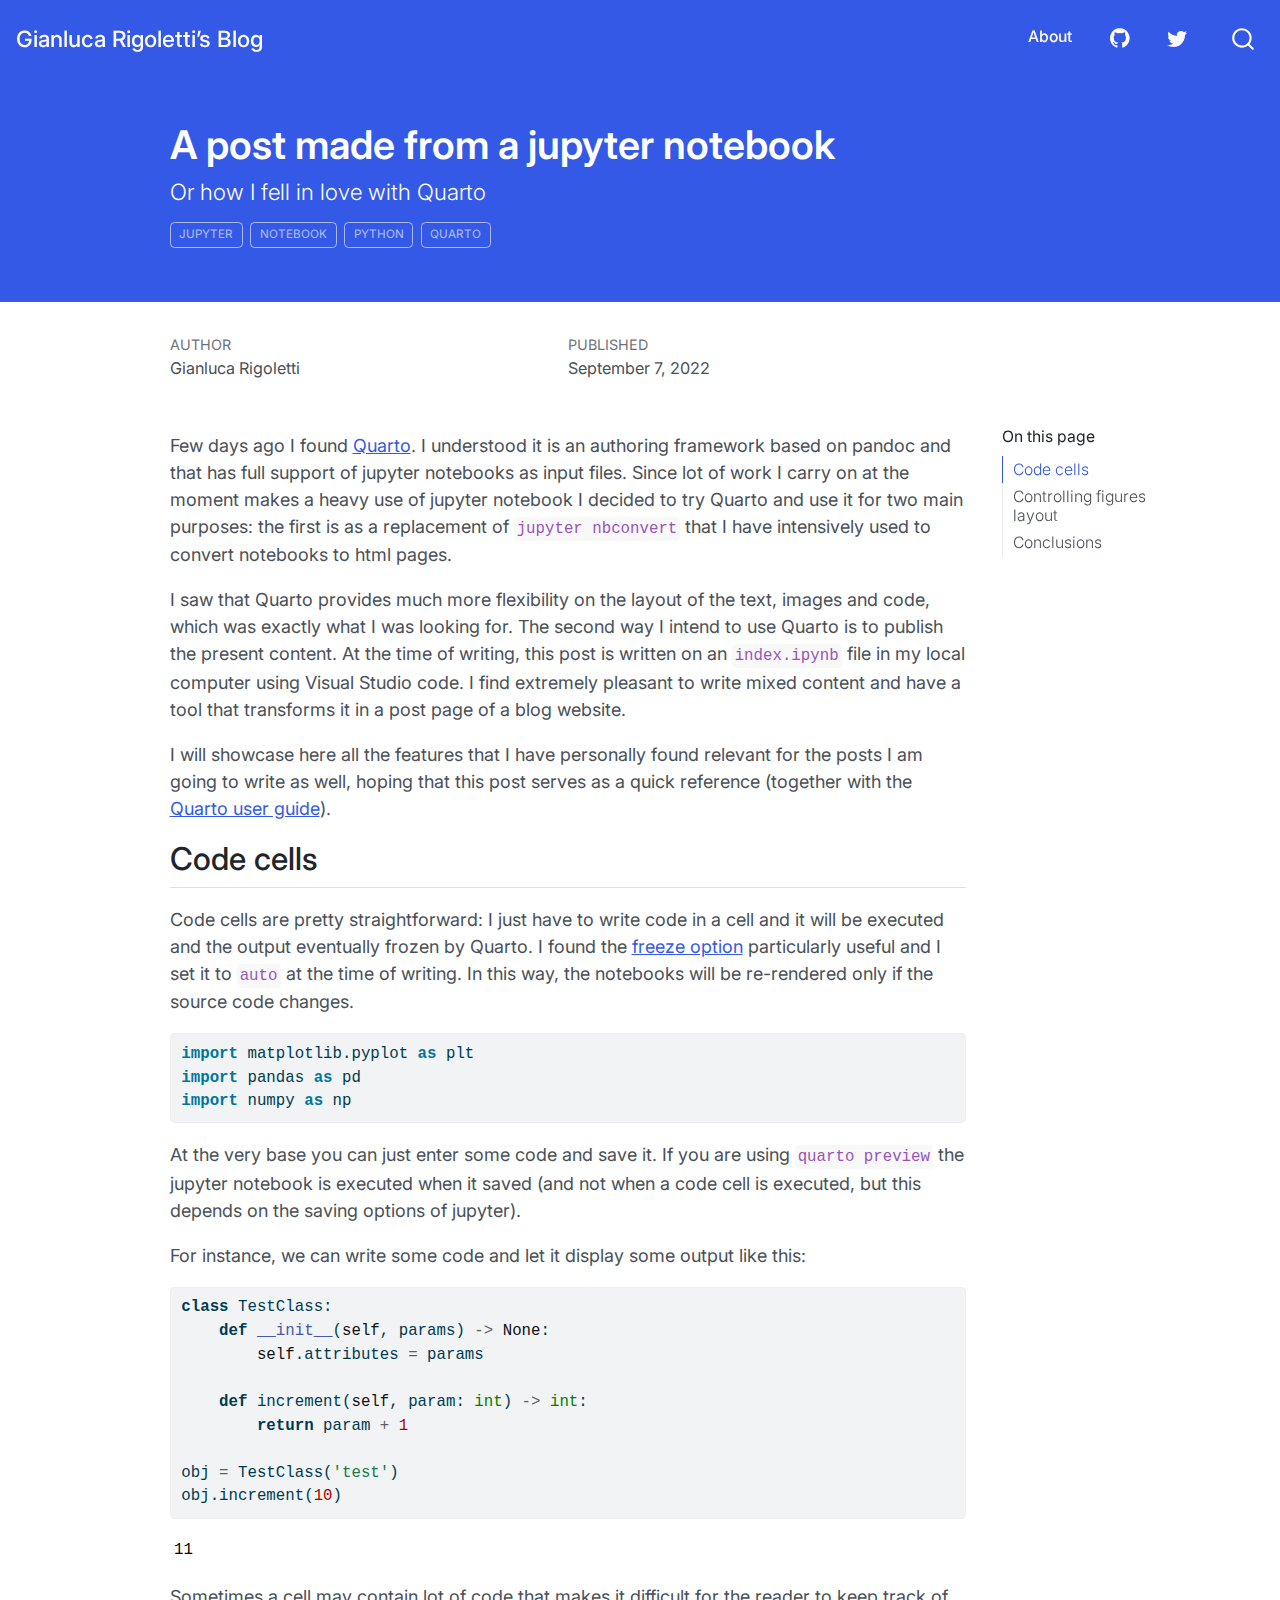
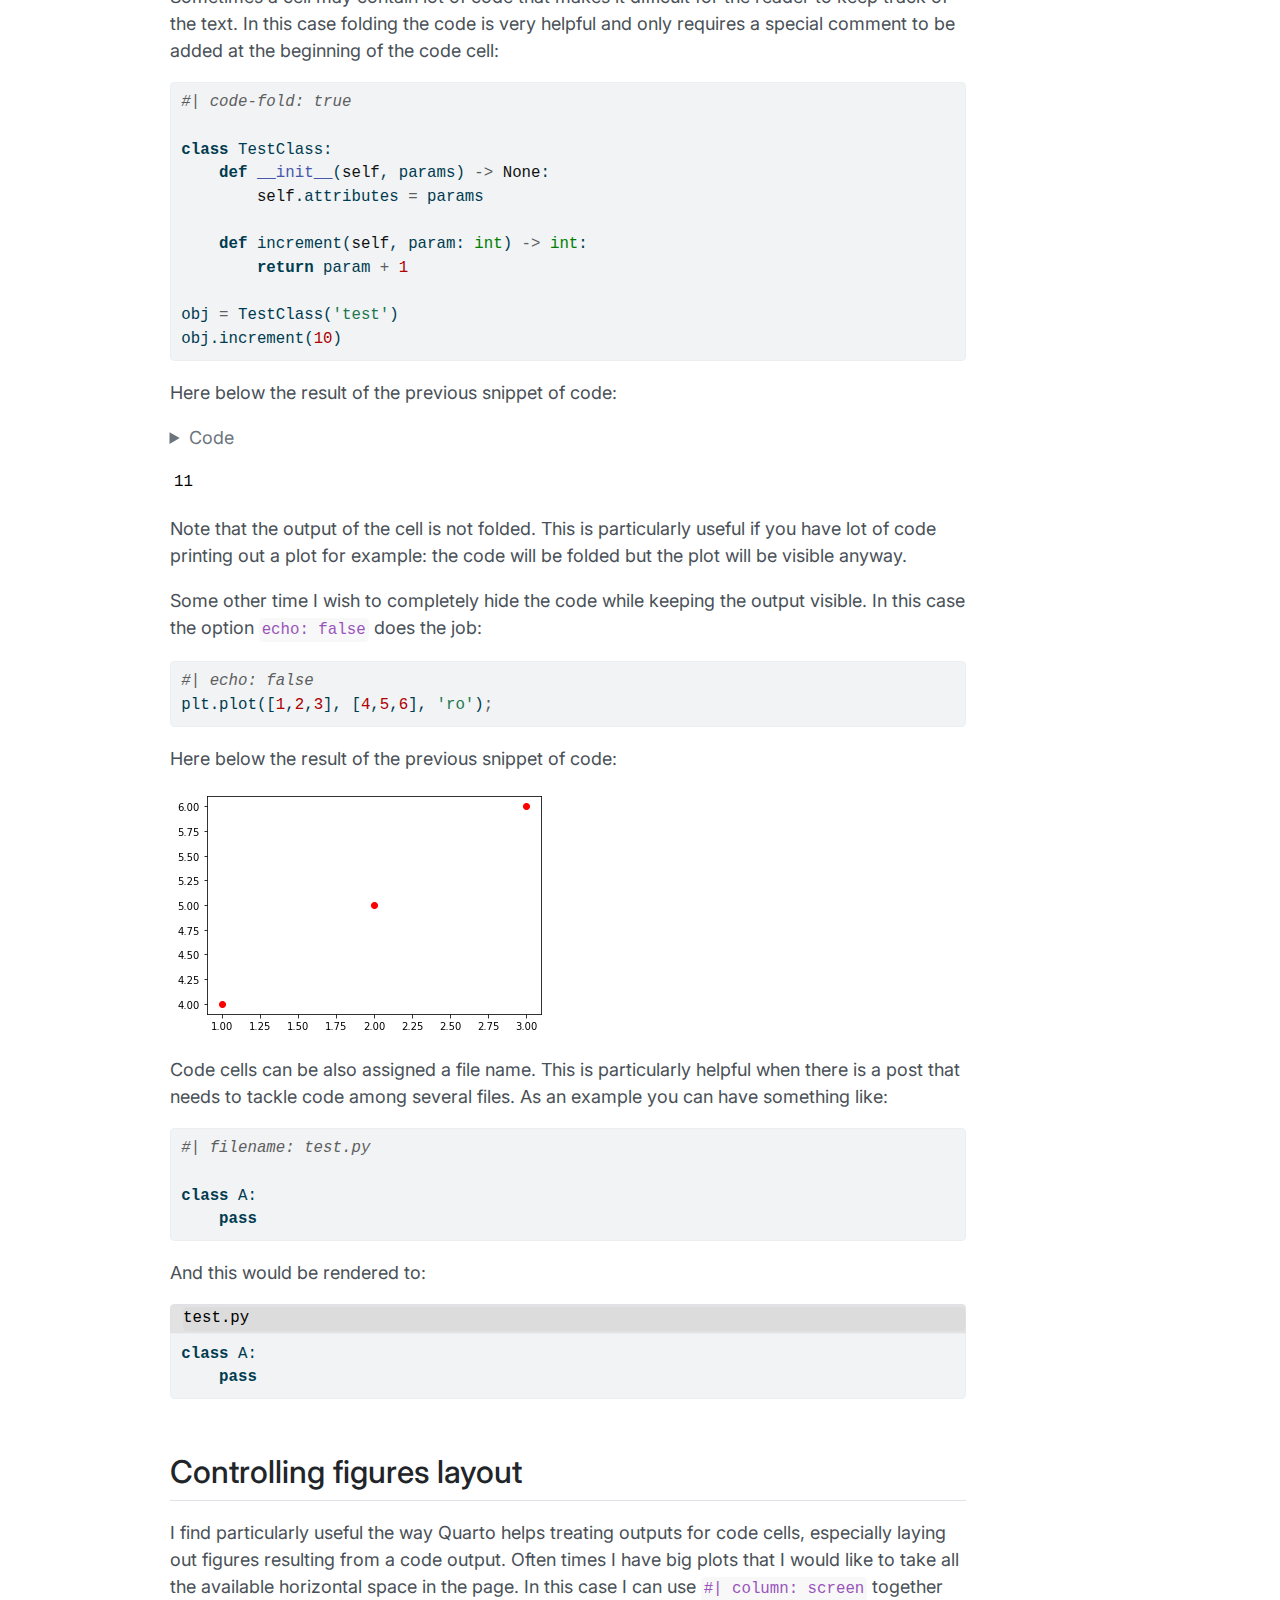
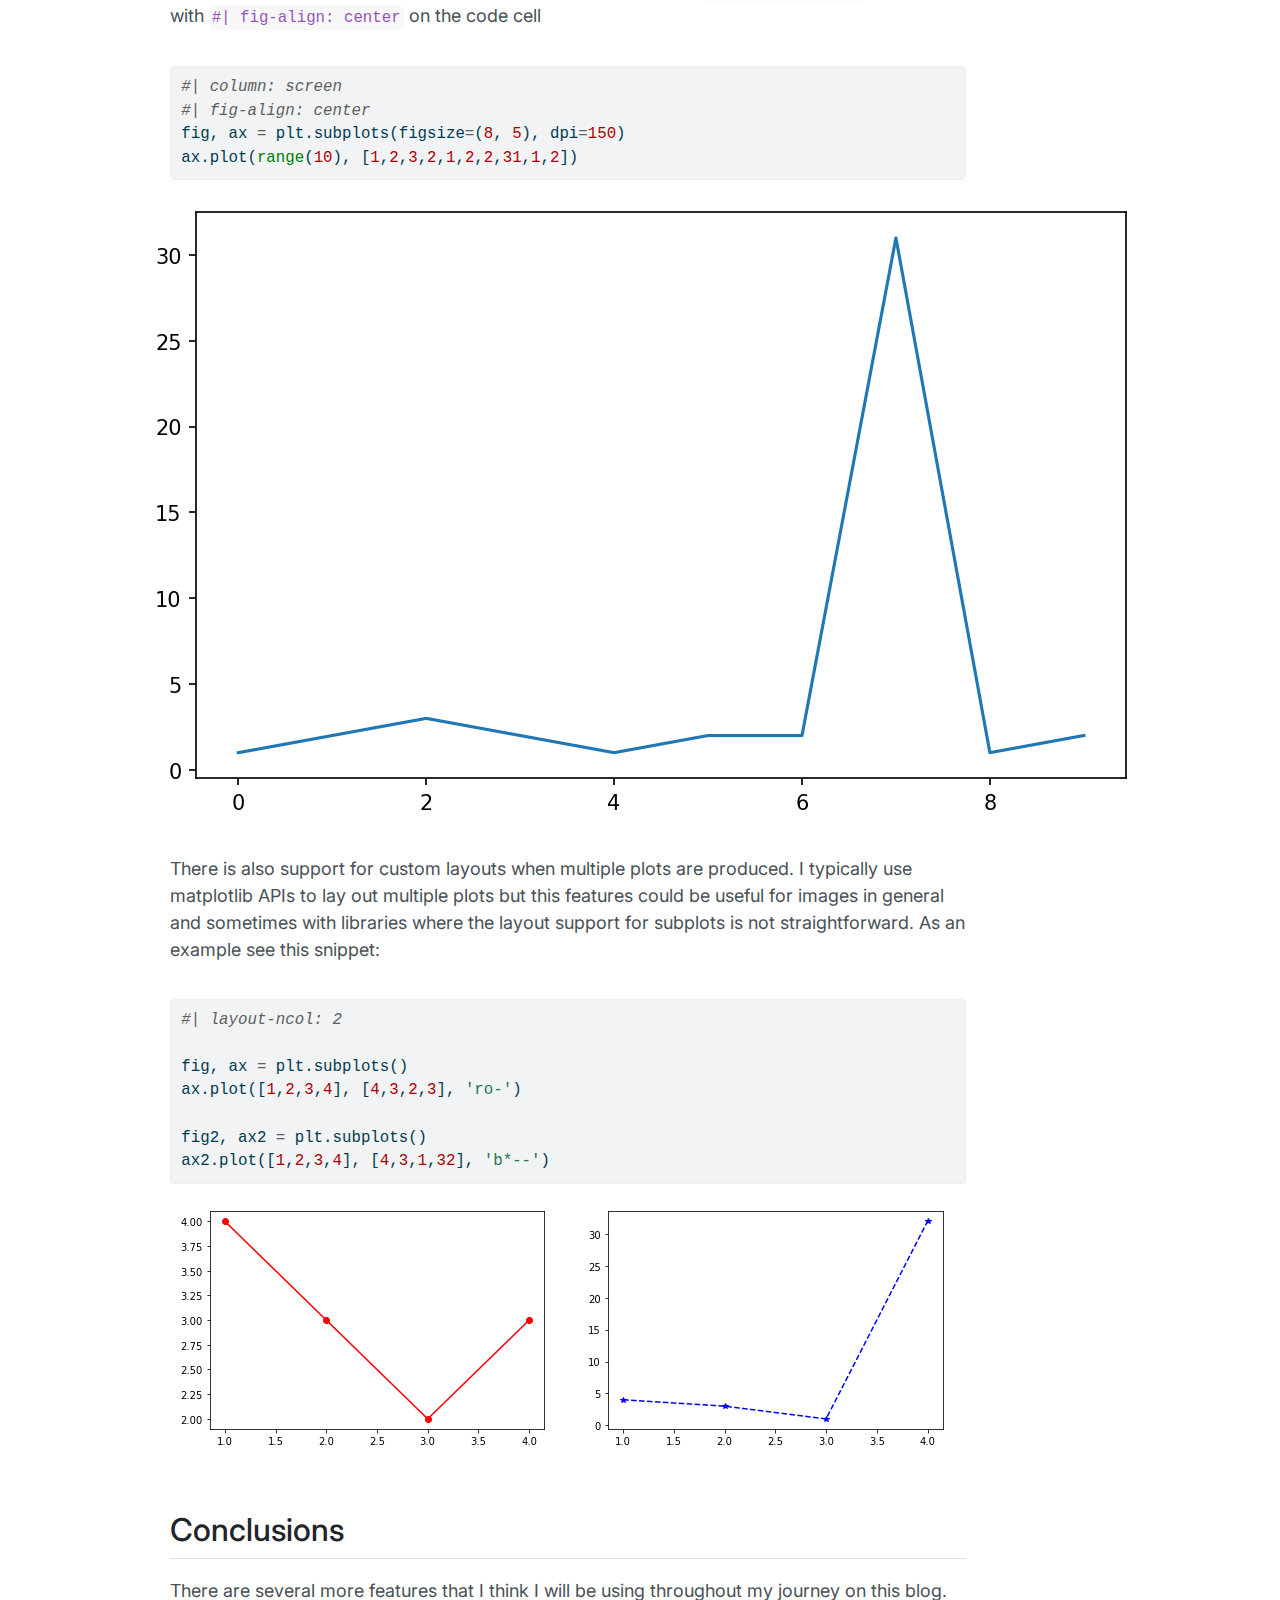
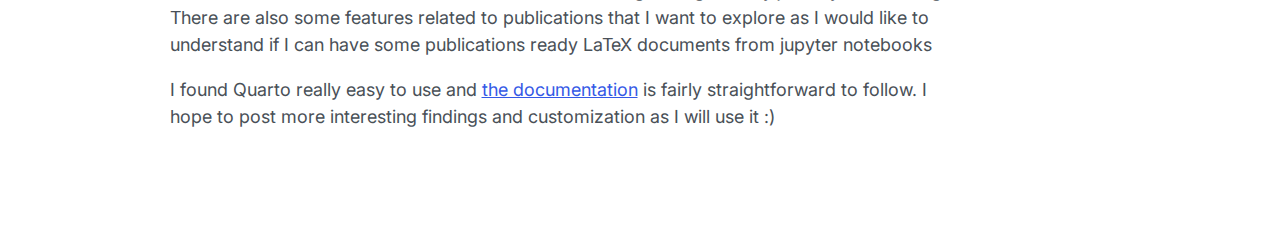
==== docs/posts/a-post-with-jupyter-notebook/index.html @ ecfd3085 "Add docs folder" ====
<!DOCTYPE html>
<html xmlns="http://www.w3.org/1999/xhtml" lang="en" xml:lang="en"><head>

<meta charset="utf-8">
<meta name="generator" content="quarto-1.1">

<meta name="viewport" content="width=device-width, initial-scale=1.0, user-scalable=yes">

<meta name="author" content="Gianluca Rigoletti">
<meta name="dcterms.date" content="2022-09-07">

<title>Gianluca Rigoletti’s Blog - A post made from a jupyter notebook</title>
<style>
code{white-space: pre-wrap;}
span.smallcaps{font-variant: small-caps;}
div.columns{display: flex; gap: min(4vw, 1.5em);}
div.column{flex: auto; overflow-x: auto;}
div.hanging-indent{margin-left: 1.5em; text-indent: -1.5em;}
ul.task-list{list-style: none;}
ul.task-list li input[type="checkbox"] {
  width: 0.8em;
  margin: 0 0.8em 0.2em -1.6em;
  vertical-align: middle;
}
pre > code.sourceCode { white-space: pre; position: relative; }
pre > code.sourceCode > span { display: inline-block; line-height: 1.25; }
pre > code.sourceCode > span:empty { height: 1.2em; }
.sourceCode { overflow: visible; }
code.sourceCode > span { color: inherit; text-decoration: inherit; }
div.sourceCode { margin: 1em 0; }
pre.sourceCode { margin: 0; }
@media screen {
div.sourceCode { overflow: auto; }
}
@media print {
pre > code.sourceCode { white-space: pre-wrap; }
pre > code.sourceCode > span { text-indent: -5em; padding-left: 5em; }
}
pre.numberSource code
  { counter-reset: source-line 0; }
pre.numberSource code > span
  { position: relative; left: -4em; counter-increment: source-line; }
pre.numberSource code > span > a:first-child::before
  { content: counter(source-line);
    position: relative; left: -1em; text-align: right; vertical-align: baseline;
    border: none; display: inline-block;
    -webkit-touch-callout: none; -webkit-user-select: none;
    -khtml-user-select: none; -moz-user-select: none;
    -ms-user-select: none; user-select: none;
    padding: 0 4px; width: 4em;
    color: #aaaaaa;
  }
pre.numberSource { margin-left: 3em; border-left: 1px solid #aaaaaa;  padding-left: 4px; }
div.sourceCode
  {   }
@media screen {
pre > code.sourceCode > span > a:first-child::before { text-decoration: underline; }
}
code span.al { color: #ff0000; font-weight: bold; } /* Alert */
code span.an { color: #60a0b0; font-weight: bold; font-style: italic; } /* Annotation */
code span.at { color: #7d9029; } /* Attribute */
code span.bn { color: #40a070; } /* BaseN */
code span.bu { color: #008000; } /* BuiltIn */
code span.cf { color: #007020; font-weight: bold; } /* ControlFlow */
code span.ch { color: #4070a0; } /* Char */
code span.cn { color: #880000; } /* Constant */
code span.co { color: #60a0b0; font-style: italic; } /* Comment */
code span.cv { color: #60a0b0; font-weight: bold; font-style: italic; } /* CommentVar */
code span.do { color: #ba2121; font-style: italic; } /* Documentation */
code span.dt { color: #902000; } /* DataType */
code span.dv { color: #40a070; } /* DecVal */
code span.er { color: #ff0000; font-weight: bold; } /* Error */
code span.ex { } /* Extension */
code span.fl { color: #40a070; } /* Float */
code span.fu { color: #06287e; } /* Function */
code span.im { color: #008000; font-weight: bold; } /* Import */
code span.in { color: #60a0b0; font-weight: bold; font-style: italic; } /* Information */
code span.kw { color: #007020; font-weight: bold; } /* Keyword */
code span.op { color: #666666; } /* Operator */
code span.ot { color: #007020; } /* Other */
code span.pp { color: #bc7a00; } /* Preprocessor */
code span.sc { color: #4070a0; } /* SpecialChar */
code span.ss { color: #bb6688; } /* SpecialString */
code span.st { color: #4070a0; } /* String */
code span.va { color: #19177c; } /* Variable */
code span.vs { color: #4070a0; } /* VerbatimString */
code span.wa { color: #60a0b0; font-weight: bold; font-style: italic; } /* Warning */
</style>


<script src="../../site_libs/quarto-nav/quarto-nav.js"></script>
<script src="../../site_libs/quarto-nav/headroom.min.js"></script>
<script src="../../site_libs/clipboard/clipboard.min.js"></script>
<script src="../../site_libs/quarto-search/autocomplete.umd.js"></script>
<script src="../../site_libs/quarto-search/fuse.min.js"></script>
<script src="../../site_libs/quarto-search/quarto-search.js"></script>
<meta name="quarto:offset" content="../../">
<script src="../../site_libs/quarto-html/quarto.js"></script>
<script src="../../site_libs/quarto-html/popper.min.js"></script>
<script src="../../site_libs/quarto-html/tippy.umd.min.js"></script>
<script src="../../site_libs/quarto-html/anchor.min.js"></script>
<link href="../../site_libs/quarto-html/tippy.css" rel="stylesheet">
<link href="../../site_libs/quarto-html/quarto-syntax-highlighting.css" rel="stylesheet" id="quarto-text-highlighting-styles">
<script src="../../site_libs/bootstrap/bootstrap.min.js"></script>
<link href="../../site_libs/bootstrap/bootstrap-icons.css" rel="stylesheet">
<link href="../../site_libs/bootstrap/bootstrap.min.css" rel="stylesheet" id="quarto-bootstrap" data-mode="light">
<script id="quarto-search-options" type="application/json">{
  "location": "navbar",
  "copy-button": false,
  "collapse-after": 3,
  "panel-placement": "end",
  "type": "overlay",
  "limit": 20,
  "language": {
    "search-no-results-text": "No results",
    "search-matching-documents-text": "matching documents",
    "search-copy-link-title": "Copy link to search",
    "search-hide-matches-text": "Hide additional matches",
    "search-more-match-text": "more match in this document",
    "search-more-matches-text": "more matches in this document",
    "search-clear-button-title": "Clear",
    "search-detached-cancel-button-title": "Cancel",
    "search-submit-button-title": "Submit"
  }
}</script>


<link rel="stylesheet" href="../../styles.css">
</head>

<body class="nav-fixed">

<div id="quarto-search-results"></div>
  <header id="quarto-header" class="headroom fixed-top">
    <nav class="navbar navbar-expand-lg navbar-dark ">
      <div class="navbar-container container-fluid">
      <div class="navbar-brand-container">
    <a class="navbar-brand" href="../../index.html">
    <span class="navbar-title">Gianluca Rigoletti’s Blog</span>
    </a>
  </div>
          <button class="navbar-toggler" type="button" data-bs-toggle="collapse" data-bs-target="#navbarCollapse" aria-controls="navbarCollapse" aria-expanded="false" aria-label="Toggle navigation" onclick="if (window.quartoToggleHeadroom) { window.quartoToggleHeadroom(); }">
  <span class="navbar-toggler-icon"></span>
</button>
          <div class="collapse navbar-collapse" id="navbarCollapse">
            <ul class="navbar-nav navbar-nav-scroll ms-auto">
  <li class="nav-item">
    <a class="nav-link" href="../../about.html">About</a>
  </li>  
  <li class="nav-item compact">
    <a class="nav-link" href="https://github.com/grigolet"><i class="bi bi-github" role="img">
</i> 
 </a>
  </li>  
  <li class="nav-item compact">
    <a class="nav-link" href="https://twitter.com/gianrigoletti"><i class="bi bi-twitter" role="img">
</i> 
 </a>
  </li>  
</ul>
              <div id="quarto-search" class="" title="Search"></div>
          </div> <!-- /navcollapse -->
      </div> <!-- /container-fluid -->
    </nav>
</header>
<!-- content -->
<header id="title-block-header" class="quarto-title-block default page-columns page-full">
  <div class="quarto-title-banner page-columns page-full">
    <div class="quarto-title column-body">
      <h1 class="title">A post made from a jupyter notebook</h1>
            <p class="subtitle lead">Or how I fell in love with Quarto</p>
                                <div class="quarto-categories">
                <div class="quarto-category">jupyter</div>
                <div class="quarto-category">notebook</div>
                <div class="quarto-category">python</div>
                <div class="quarto-category">quarto</div>
              </div>
                  </div>
  </div>
    
  
  <div class="quarto-title-meta">

      <div>
      <div class="quarto-title-meta-heading">Author</div>
      <div class="quarto-title-meta-contents">
               <p>Gianluca Rigoletti </p>
            </div>
    </div>
      
      <div>
      <div class="quarto-title-meta-heading">Published</div>
      <div class="quarto-title-meta-contents">
        <p class="date">September 7, 2022</p>
      </div>
    </div>
      
    </div>
    
  
  </header><div id="quarto-content" class="quarto-container page-columns page-rows-contents page-layout-article page-navbar">
<!-- sidebar -->
<!-- margin-sidebar -->
    <div id="quarto-margin-sidebar" class="sidebar margin-sidebar">
        <nav id="TOC" role="doc-toc" class="toc-active">
    <h2 id="toc-title">On this page</h2>
   
  <ul>
  <li><a href="#code-cells" id="toc-code-cells" class="nav-link active" data-scroll-target="#code-cells">Code cells</a></li>
  <li><a href="#controlling-figures-layout" id="toc-controlling-figures-layout" class="nav-link" data-scroll-target="#controlling-figures-layout">Controlling figures layout</a></li>
  <li><a href="#conclusions" id="toc-conclusions" class="nav-link" data-scroll-target="#conclusions">Conclusions</a></li>
  </ul>
</nav>
    </div>
<!-- main -->
<main class="content quarto-banner-title-block page-columns page-full" id="quarto-document-content">




<p>Few days ago I found <a href="https://quarto.org">Quarto</a>. I understood it is an authoring framework based on pandoc and that has full support of jupyter notebooks as input files. Since lot of work I carry on at the moment makes a heavy use of jupyter notebook I decided to try Quarto and use it for two main purposes: the first is as a replacement of <code>jupyter nbconvert</code> that I have intensively used to convert notebooks to html pages.</p>
<p>I saw that Quarto provides much more flexibility on the layout of the text, images and code, which was exactly what I was looking for. The second way I intend to use Quarto is to publish the present content. At the time of writing, this post is written on an <code>index.ipynb</code> file in my local computer using Visual Studio code. I find extremely pleasant to write mixed content and have a tool that transforms it in a post page of a blog website.</p>
<p>I will showcase here all the features that I have personally found relevant for the posts I am going to write as well, hoping that this post serves as a quick reference (together with the <a href="https://quarto.org/docs/guide/">Quarto user guide</a>).</p>
<section id="code-cells" class="level2">
<h2 class="anchored" data-anchor-id="code-cells">Code cells</h2>
<p>Code cells are pretty straightforward: I just have to write code in a cell and it will be executed and the output eventually frozen by Quarto. I found the <a href="https://quarto.org/docs/projects/code-execution.html#freeze">freeze option</a> particularly useful and I set it to <code>auto</code> at the time of writing. In this way, the notebooks will be re-rendered only if the source code changes.</p>
<div class="cell" data-execution_count="4">
<div class="sourceCode cell-code" id="cb1"><pre class="sourceCode python code-with-copy"><code class="sourceCode python"><span id="cb1-1"><a href="#cb1-1" aria-hidden="true" tabindex="-1"></a><span class="im">import</span> matplotlib.pyplot <span class="im">as</span> plt</span>
<span id="cb1-2"><a href="#cb1-2" aria-hidden="true" tabindex="-1"></a><span class="im">import</span> pandas <span class="im">as</span> pd </span>
<span id="cb1-3"><a href="#cb1-3" aria-hidden="true" tabindex="-1"></a><span class="im">import</span> numpy <span class="im">as</span> np</span></code><button title="Copy to Clipboard" class="code-copy-button"><i class="bi"></i></button></pre></div>
</div>
<p>At the very base you can just enter some code and save it. If you are using <code>quarto preview</code> the jupyter notebook is executed when it saved (and not when a code cell is executed, but this depends on the saving options of jupyter).</p>
<p>For instance, we can write some code and let it display some output like this:</p>
<div class="cell" data-execution_count="8">
<div class="sourceCode cell-code" id="cb2"><pre class="sourceCode python code-with-copy"><code class="sourceCode python"><span id="cb2-1"><a href="#cb2-1" aria-hidden="true" tabindex="-1"></a><span class="kw">class</span> TestClass:</span>
<span id="cb2-2"><a href="#cb2-2" aria-hidden="true" tabindex="-1"></a>    <span class="kw">def</span> <span class="fu">__init__</span>(<span class="va">self</span>, params) <span class="op">-&gt;</span> <span class="va">None</span>:</span>
<span id="cb2-3"><a href="#cb2-3" aria-hidden="true" tabindex="-1"></a>        <span class="va">self</span>.attributes <span class="op">=</span> params</span>
<span id="cb2-4"><a href="#cb2-4" aria-hidden="true" tabindex="-1"></a>    </span>
<span id="cb2-5"><a href="#cb2-5" aria-hidden="true" tabindex="-1"></a>    <span class="kw">def</span> increment(<span class="va">self</span>, param: <span class="bu">int</span>) <span class="op">-&gt;</span> <span class="bu">int</span>:</span>
<span id="cb2-6"><a href="#cb2-6" aria-hidden="true" tabindex="-1"></a>        <span class="cf">return</span> param <span class="op">+</span> <span class="dv">1</span></span>
<span id="cb2-7"><a href="#cb2-7" aria-hidden="true" tabindex="-1"></a></span>
<span id="cb2-8"><a href="#cb2-8" aria-hidden="true" tabindex="-1"></a>obj <span class="op">=</span> TestClass(<span class="st">'test'</span>)</span>
<span id="cb2-9"><a href="#cb2-9" aria-hidden="true" tabindex="-1"></a>obj.increment(<span class="dv">10</span>)</span></code><button title="Copy to Clipboard" class="code-copy-button"><i class="bi"></i></button></pre></div>
<div class="cell-output cell-output-display" data-execution_count="8">
<pre><code>11</code></pre>
</div>
</div>
<p>Sometimes a cell may contain lot of code that makes it difficult for the reader to keep track of the text. In this case folding the code is very helpful and only requires a special comment to be added at the beginning of the code cell:</p>
<div class="sourceCode" id="cb4"><pre class="sourceCode python code-with-copy"><code class="sourceCode python"><span id="cb4-1"><a href="#cb4-1" aria-hidden="true" tabindex="-1"></a><span class="co">#| code-fold: true</span></span>
<span id="cb4-2"><a href="#cb4-2" aria-hidden="true" tabindex="-1"></a></span>
<span id="cb4-3"><a href="#cb4-3" aria-hidden="true" tabindex="-1"></a><span class="kw">class</span> TestClass:</span>
<span id="cb4-4"><a href="#cb4-4" aria-hidden="true" tabindex="-1"></a>    <span class="kw">def</span> <span class="fu">__init__</span>(<span class="va">self</span>, params) <span class="op">-&gt;</span> <span class="va">None</span>:</span>
<span id="cb4-5"><a href="#cb4-5" aria-hidden="true" tabindex="-1"></a>        <span class="va">self</span>.attributes <span class="op">=</span> params</span>
<span id="cb4-6"><a href="#cb4-6" aria-hidden="true" tabindex="-1"></a>    </span>
<span id="cb4-7"><a href="#cb4-7" aria-hidden="true" tabindex="-1"></a>    <span class="kw">def</span> increment(<span class="va">self</span>, param: <span class="bu">int</span>) <span class="op">-&gt;</span> <span class="bu">int</span>:</span>
<span id="cb4-8"><a href="#cb4-8" aria-hidden="true" tabindex="-1"></a>        <span class="cf">return</span> param <span class="op">+</span> <span class="dv">1</span></span>
<span id="cb4-9"><a href="#cb4-9" aria-hidden="true" tabindex="-1"></a></span>
<span id="cb4-10"><a href="#cb4-10" aria-hidden="true" tabindex="-1"></a>obj <span class="op">=</span> TestClass(<span class="st">'test'</span>)</span>
<span id="cb4-11"><a href="#cb4-11" aria-hidden="true" tabindex="-1"></a>obj.increment(<span class="dv">10</span>)</span></code><button title="Copy to Clipboard" class="code-copy-button"><i class="bi"></i></button></pre></div>
<p>Here below the result of the previous snippet of code:</p>
<div class="cell" data-execution_count="9">
<details>
<summary>Code</summary>
<div class="sourceCode cell-code" id="cb5"><pre class="sourceCode python code-with-copy"><code class="sourceCode python"><span id="cb5-1"><a href="#cb5-1" aria-hidden="true" tabindex="-1"></a><span class="kw">class</span> TestClass:</span>
<span id="cb5-2"><a href="#cb5-2" aria-hidden="true" tabindex="-1"></a>    <span class="kw">def</span> <span class="fu">__init__</span>(<span class="va">self</span>, params) <span class="op">-&gt;</span> <span class="va">None</span>:</span>
<span id="cb5-3"><a href="#cb5-3" aria-hidden="true" tabindex="-1"></a>        <span class="va">self</span>.attributes <span class="op">=</span> params</span>
<span id="cb5-4"><a href="#cb5-4" aria-hidden="true" tabindex="-1"></a>    </span>
<span id="cb5-5"><a href="#cb5-5" aria-hidden="true" tabindex="-1"></a>    <span class="kw">def</span> increment(<span class="va">self</span>, param: <span class="bu">int</span>) <span class="op">-&gt;</span> <span class="bu">int</span>:</span>
<span id="cb5-6"><a href="#cb5-6" aria-hidden="true" tabindex="-1"></a>        <span class="cf">return</span> param <span class="op">+</span> <span class="dv">1</span></span>
<span id="cb5-7"><a href="#cb5-7" aria-hidden="true" tabindex="-1"></a></span>
<span id="cb5-8"><a href="#cb5-8" aria-hidden="true" tabindex="-1"></a>obj <span class="op">=</span> TestClass(<span class="st">'test'</span>)</span>
<span id="cb5-9"><a href="#cb5-9" aria-hidden="true" tabindex="-1"></a>obj.increment(<span class="dv">10</span>)</span></code><button title="Copy to Clipboard" class="code-copy-button"><i class="bi"></i></button></pre></div>
</details>
<div class="cell-output cell-output-display" data-execution_count="9">
<pre><code>11</code></pre>
</div>
</div>
<p>Note that the output of the cell is not folded. This is particularly useful if you have lot of code printing out a plot for example: the code will be folded but the plot will be visible anyway.</p>
<p>Some other time I wish to completely hide the code while keeping the output visible. In this case the option <code>echo: false</code> does the job:</p>
<div class="sourceCode" id="cb7"><pre class="sourceCode python code-with-copy"><code class="sourceCode python"><span id="cb7-1"><a href="#cb7-1" aria-hidden="true" tabindex="-1"></a><span class="co">#| echo: false</span></span>
<span id="cb7-2"><a href="#cb7-2" aria-hidden="true" tabindex="-1"></a>plt.plot([<span class="dv">1</span>,<span class="dv">2</span>,<span class="dv">3</span>], [<span class="dv">4</span>,<span class="dv">5</span>,<span class="dv">6</span>], <span class="st">'ro'</span>)<span class="op">;</span></span></code><button title="Copy to Clipboard" class="code-copy-button"><i class="bi"></i></button></pre></div>
<p>Here below the result of the previous snippet of code:</p>
<div class="cell" data-execution_count="10">
<div class="cell-output cell-output-display">
<p><img src="index_files/figure-html/cell-5-output-1.png" class="img-fluid"></p>
</div>
</div>
<p>Code cells can be also assigned a file name. This is particularly helpful when there is a post that needs to tackle code among several files. As an example you can have something like:</p>
<div class="sourceCode" id="cb8"><pre class="sourceCode python code-with-copy"><code class="sourceCode python"><span id="cb8-1"><a href="#cb8-1" aria-hidden="true" tabindex="-1"></a><span class="co">#| filename: test.py</span></span>
<span id="cb8-2"><a href="#cb8-2" aria-hidden="true" tabindex="-1"></a></span>
<span id="cb8-3"><a href="#cb8-3" aria-hidden="true" tabindex="-1"></a><span class="kw">class</span> A:</span>
<span id="cb8-4"><a href="#cb8-4" aria-hidden="true" tabindex="-1"></a>    <span class="cf">pass</span></span></code><button title="Copy to Clipboard" class="code-copy-button"><i class="bi"></i></button></pre></div>
<p>And this would be rendered to:</p>
<div class="cell">
<div class="code-with-filename">
<div class="code-with-filename-file">
<pre><strong>test.py</strong></pre>
</div>
<div class="sourceCode cell-code" id="cb9"><pre class="sourceCode python code-with-copy"><code class="sourceCode python"><span id="cb9-1"><a href="#cb9-1" aria-hidden="true" tabindex="-1"></a><span class="kw">class</span> A:</span>
<span id="cb9-2"><a href="#cb9-2" aria-hidden="true" tabindex="-1"></a>    <span class="cf">pass</span></span></code><button title="Copy to Clipboard" class="code-copy-button"><i class="bi"></i></button></pre></div>
</div>
</div>
</section>
<section id="controlling-figures-layout" class="level2 page-columns page-full">
<h2 class="anchored" data-anchor-id="controlling-figures-layout">Controlling figures layout</h2>
<p>I find particularly useful the way Quarto helps treating outputs for code cells, especially laying out figures resulting from a code output. Often times I have big plots that I would like to take all the available horizontal space in the page. In this case I can use <code>#| column: screen</code> together with <code>#| fig-align: center</code> on the code cell</p>
<div class="sourceCode" id="cb10"><pre class="sourceCode python code-with-copy"><code class="sourceCode python"><span id="cb10-1"><a href="#cb10-1" aria-hidden="true" tabindex="-1"></a><span class="co">#| column: screen</span></span>
<span id="cb10-2"><a href="#cb10-2" aria-hidden="true" tabindex="-1"></a><span class="co">#| fig-align: center</span></span>
<span id="cb10-3"><a href="#cb10-3" aria-hidden="true" tabindex="-1"></a>fig, ax <span class="op">=</span> plt.subplots(figsize<span class="op">=</span>(<span class="dv">8</span>, <span class="dv">5</span>), dpi<span class="op">=</span><span class="dv">150</span>)</span>
<span id="cb10-4"><a href="#cb10-4" aria-hidden="true" tabindex="-1"></a>ax.plot(<span class="bu">range</span>(<span class="dv">10</span>), [<span class="dv">1</span>,<span class="dv">2</span>,<span class="dv">3</span>,<span class="dv">2</span>,<span class="dv">1</span>,<span class="dv">2</span>,<span class="dv">2</span>,<span class="dv">31</span>,<span class="dv">1</span>,<span class="dv">2</span>])</span></code><button title="Copy to Clipboard" class="code-copy-button"><i class="bi"></i></button></pre></div>
<div class="cell page-columns page-full" data-execution_count="22">
<div class="cell-output cell-output-display column-screen">
<div class="quarto-figure quarto-figure-center">
<figure class="figure">
<p><img src="index_files/figure-html/cell-7-output-1.png" class="img-fluid figure-img"></p>
</figure>
</div>
</div>
</div>
<p>There is also support for custom layouts when multiple plots are produced. I typically use matplotlib APIs to lay out multiple plots but this features could be useful for images in general and sometimes with libraries where the layout support for subplots is not straightforward. As an example see this snippet:</p>
<div class="sourceCode" id="cb11"><pre class="sourceCode python code-with-copy"><code class="sourceCode python"><span id="cb11-1"><a href="#cb11-1" aria-hidden="true" tabindex="-1"></a><span class="co">#| layout-ncol: 2</span></span>
<span id="cb11-2"><a href="#cb11-2" aria-hidden="true" tabindex="-1"></a></span>
<span id="cb11-3"><a href="#cb11-3" aria-hidden="true" tabindex="-1"></a>fig, ax <span class="op">=</span> plt.subplots()</span>
<span id="cb11-4"><a href="#cb11-4" aria-hidden="true" tabindex="-1"></a>ax.plot([<span class="dv">1</span>,<span class="dv">2</span>,<span class="dv">3</span>,<span class="dv">4</span>], [<span class="dv">4</span>,<span class="dv">3</span>,<span class="dv">2</span>,<span class="dv">3</span>], <span class="st">'ro-'</span>)</span>
<span id="cb11-5"><a href="#cb11-5" aria-hidden="true" tabindex="-1"></a></span>
<span id="cb11-6"><a href="#cb11-6" aria-hidden="true" tabindex="-1"></a>fig2, ax2 <span class="op">=</span> plt.subplots()</span>
<span id="cb11-7"><a href="#cb11-7" aria-hidden="true" tabindex="-1"></a>ax2.plot([<span class="dv">1</span>,<span class="dv">2</span>,<span class="dv">3</span>,<span class="dv">4</span>], [<span class="dv">4</span>,<span class="dv">3</span>,<span class="dv">1</span>,<span class="dv">32</span>], <span class="st">'b*--'</span>)</span></code><button title="Copy to Clipboard" class="code-copy-button"><i class="bi"></i></button></pre></div>
<div class="cell quarto-layout-panel" data-execution_count="23">
<div class="quarto-layout-row quarto-layout-valign-top">
<div class="cell-output cell-output-display quarto-layout-cell" style="flex-basis: 50.0%;justify-content: center;">
<p><img src="index_files/figure-html/cell-8-output-1.png" class="img-fluid"></p>
</div>
<div class="cell-output cell-output-display quarto-layout-cell" style="flex-basis: 50.0%;justify-content: center;">
<p><img src="index_files/figure-html/cell-8-output-2.png" class="img-fluid"></p>
</div>
</div>
</div>
</section>
<section id="conclusions" class="level2">
<h2 class="anchored" data-anchor-id="conclusions">Conclusions</h2>
<p>There are several more features that I think I will be using throughout my journey on this blog. There are also some features related to publications that I want to explore as I would like to understand if I can have some publications ready LaTeX documents from jupyter notebooks</p>
<p>I found Quarto really easy to use and <a href="https://quarto.org/docs/guide/">the documentation</a> is fairly straightforward to follow. I hope to post more interesting findings and customization as I will use it :)</p>


</section>

</main> <!-- /main -->
<script id="quarto-html-after-body" type="application/javascript">
window.document.addEventListener("DOMContentLoaded", function (event) {
  const toggleBodyColorMode = (bsSheetEl) => {
    const mode = bsSheetEl.getAttribute("data-mode");
    const bodyEl = window.document.querySelector("body");
    if (mode === "dark") {
      bodyEl.classList.add("quarto-dark");
      bodyEl.classList.remove("quarto-light");
    } else {
      bodyEl.classList.add("quarto-light");
      bodyEl.classList.remove("quarto-dark");
    }
  }
  const toggleBodyColorPrimary = () => {
    const bsSheetEl = window.document.querySelector("link#quarto-bootstrap");
    if (bsSheetEl) {
      toggleBodyColorMode(bsSheetEl);
    }
  }
  toggleBodyColorPrimary();  
  const icon = "";
  const anchorJS = new window.AnchorJS();
  anchorJS.options = {
    placement: 'right',
    icon: icon
  };
  anchorJS.add('.anchored');
  const clipboard = new window.ClipboardJS('.code-copy-button', {
    target: function(trigger) {
      return trigger.previousElementSibling;
    }
  });
  clipboard.on('success', function(e) {
    // button target
    const button = e.trigger;
    // don't keep focus
    button.blur();
    // flash "checked"
    button.classList.add('code-copy-button-checked');
    var currentTitle = button.getAttribute("title");
    button.setAttribute("title", "Copied!");
    setTimeout(function() {
      button.setAttribute("title", currentTitle);
      button.classList.remove('code-copy-button-checked');
    }, 1000);
    // clear code selection
    e.clearSelection();
  });
  function tippyHover(el, contentFn) {
    const config = {
      allowHTML: true,
      content: contentFn,
      maxWidth: 500,
      delay: 100,
      arrow: false,
      appendTo: function(el) {
          return el.parentElement;
      },
      interactive: true,
      interactiveBorder: 10,
      theme: 'quarto',
      placement: 'bottom-start'
    };
    window.tippy(el, config); 
  }
  const noterefs = window.document.querySelectorAll('a[role="doc-noteref"]');
  for (var i=0; i<noterefs.length; i++) {
    const ref = noterefs[i];
    tippyHover(ref, function() {
      // use id or data attribute instead here
      let href = ref.getAttribute('data-footnote-href') || ref.getAttribute('href');
      try { href = new URL(href).hash; } catch {}
      const id = href.replace(/^#\/?/, "");
      const note = window.document.getElementById(id);
      return note.innerHTML;
    });
  }
  var bibliorefs = window.document.querySelectorAll('a[role="doc-biblioref"]');
  for (var i=0; i<bibliorefs.length; i++) {
    const ref = bibliorefs[i];
    const cites = ref.parentNode.getAttribute('data-cites').split(' ');
    tippyHover(ref, function() {
      var popup = window.document.createElement('div');
      cites.forEach(function(cite) {
        var citeDiv = window.document.createElement('div');
        citeDiv.classList.add('hanging-indent');
        citeDiv.classList.add('csl-entry');
        var biblioDiv = window.document.getElementById('ref-' + cite);
        if (biblioDiv) {
          citeDiv.innerHTML = biblioDiv.innerHTML;
        }
        popup.appendChild(citeDiv);
      });
      return popup.innerHTML;
    });
  }
});
</script>
<script src="https://giscus.app/client.js" data-repo="grigolet/blog-comments" data-repo-id="R_kgDOH9KztA" data-category="General" data-category-id="DIC_kwDOH9KztM4CRSJC" data-mapping="title" data-reactions-enabled="1" data-emit-metadata="0" data-input-position="top" data-theme="light" data-lang="en" crossorigin="anonymous" async="">
</script>
</div> <!-- /content -->



</body></html>
---- docs/site_libs/quarto-html/tippy.css ----
.tippy-box[data-animation=fade][data-state=hidden]{opacity:0}[data-tippy-root]{max-width:calc(100vw - 10px)}.tippy-box{position:relative;background-color:#333;color:#fff;border-radius:4px;font-size:14px;line-height:1.4;white-space:normal;outline:0;transition-property:transform,visibility,opacity}.tippy-box[data-placement^=top]>.tippy-arrow{bottom:0}.tippy-box[data-placement^=top]>.tippy-arrow:before{bottom:-7px;left:0;border-width:8px 8px 0;border-top-color:initial;transform-origin:center top}.tippy-box[data-placement^=bottom]>.tippy-arrow{top:0}.tippy-box[data-placement^=bottom]>.tippy-arrow:before{top:-7px;left:0;border-width:0 8px 8px;border-bottom-color:initial;transform-origin:center bottom}.tippy-box[data-placement^=left]>.tippy-arrow{right:0}.tippy-box[data-placement^=left]>.tippy-arrow:before{border-width:8px 0 8px 8px;border-left-color:initial;right:-7px;transform-origin:center left}.tippy-box[data-placement^=right]>.tippy-arrow{left:0}.tippy-box[data-placement^=right]>.tippy-arrow:before{left:-7px;border-width:8px 8px 8px 0;border-right-color:initial;transform-origin:center right}.tippy-box[data-inertia][data-state=visible]{transition-timing-function:cubic-bezier(.54,1.5,.38,1.11)}.tippy-arrow{width:16px;height:16px;color:#333}.tippy-arrow:before{content:"";position:absolute;border-color:transparent;border-style:solid}.tippy-content{position:relative;padding:5px 9px;z-index:1}
---- docs/site_libs/quarto-html/quarto-syntax-highlighting.css ----
/* quarto syntax highlight colors */
:root {
  --quarto-hl-ot-color: #003B4F;
  --quarto-hl-at-color: #657422;
  --quarto-hl-ss-color: #20794D;
  --quarto-hl-an-color: #5E5E5E;
  --quarto-hl-fu-color: #4758AB;
  --quarto-hl-st-color: #20794D;
  --quarto-hl-cf-color: #003B4F;
  --quarto-hl-op-color: #5E5E5E;
  --quarto-hl-er-color: #AD0000;
  --quarto-hl-bn-color: #AD0000;
  --quarto-hl-al-color: #AD0000;
  --quarto-hl-va-color: #111111;
  --quarto-hl-bu-color: inherit;
  --quarto-hl-ex-color: inherit;
  --quarto-hl-pp-color: #AD0000;
  --quarto-hl-in-color: #5E5E5E;
  --quarto-hl-vs-color: #20794D;
  --quarto-hl-wa-color: #5E5E5E;
  --quarto-hl-do-color: #5E5E5E;
  --quarto-hl-im-color: #00769E;
  --quarto-hl-ch-color: #20794D;
  --quarto-hl-dt-color: #AD0000;
  --quarto-hl-fl-color: #AD0000;
  --quarto-hl-co-color: #5E5E5E;
  --quarto-hl-cv-color: #5E5E5E;
  --quarto-hl-cn-color: #8f5902;
  --quarto-hl-sc-color: #5E5E5E;
  --quarto-hl-dv-color: #AD0000;
  --quarto-hl-kw-color: #003B4F;
}

/* other quarto variables */
:root {
  --quarto-font-monospace: SFMono-Regular, Menlo, Monaco, Consolas, "Liberation Mono", "Courier New", monospace;
}

pre > code.sourceCode > span {
  color: #003B4F;
}

code span {
  color: #003B4F;
}

code.sourceCode > span {
  color: #003B4F;
}

div.sourceCode,
div.sourceCode pre.sourceCode {
  color: #003B4F;
}

code span.ot {
  color: #003B4F;
}

code span.at {
  color: #657422;
}

code span.ss {
  color: #20794D;
}

code span.an {
  color: #5E5E5E;
}

code span.fu {
  color: #4758AB;
}

code span.st {
  color: #20794D;
}

code span.cf {
  color: #003B4F;
}

code span.op {
  color: #5E5E5E;
}

code span.er {
  color: #AD0000;
}

code span.bn {
  color: #AD0000;
}

code span.al {
  color: #AD0000;
}

code span.va {
  color: #111111;
}

code span.pp {
  color: #AD0000;
}

code span.in {
  color: #5E5E5E;
}

code span.vs {
  color: #20794D;
}

code span.wa {
  color: #5E5E5E;
  font-style: italic;
}

code span.do {
  color: #5E5E5E;
  font-style: italic;
}

code span.im {
  color: #00769E;
}

code span.ch {
  color: #20794D;
}

code span.dt {
  color: #AD0000;
}

code span.fl {
  color: #AD0000;
}

code span.co {
  color: #5E5E5E;
}

code span.cv {
  color: #5E5E5E;
  font-style: italic;
}

code span.cn {
  color: #8f5902;
}

code span.sc {
  color: #5E5E5E;
}

code span.dv {
  color: #AD0000;
}

code span.kw {
  color: #003B4F;
}

.prevent-inlining {
  content: "</";
}

/*# sourceMappingURL=debc5d5d77c3f9108843748ff7464032.css.map */
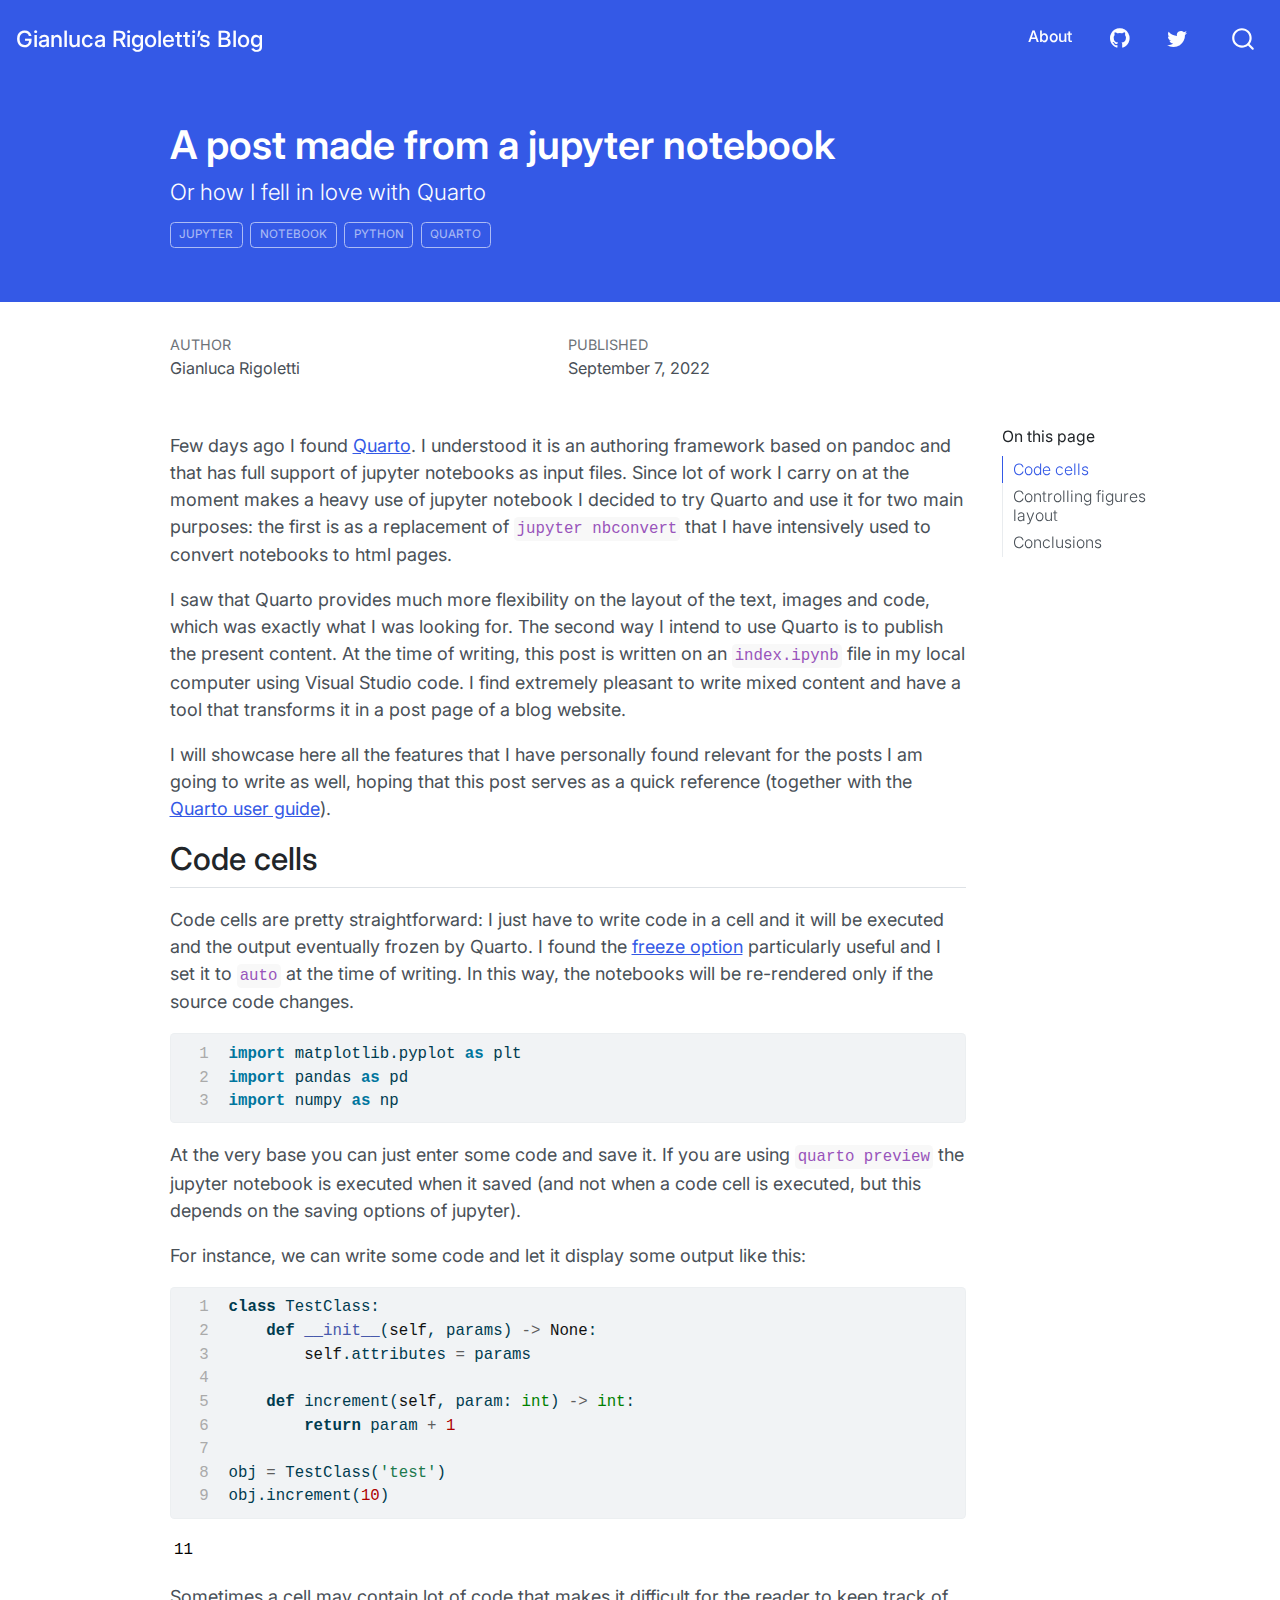
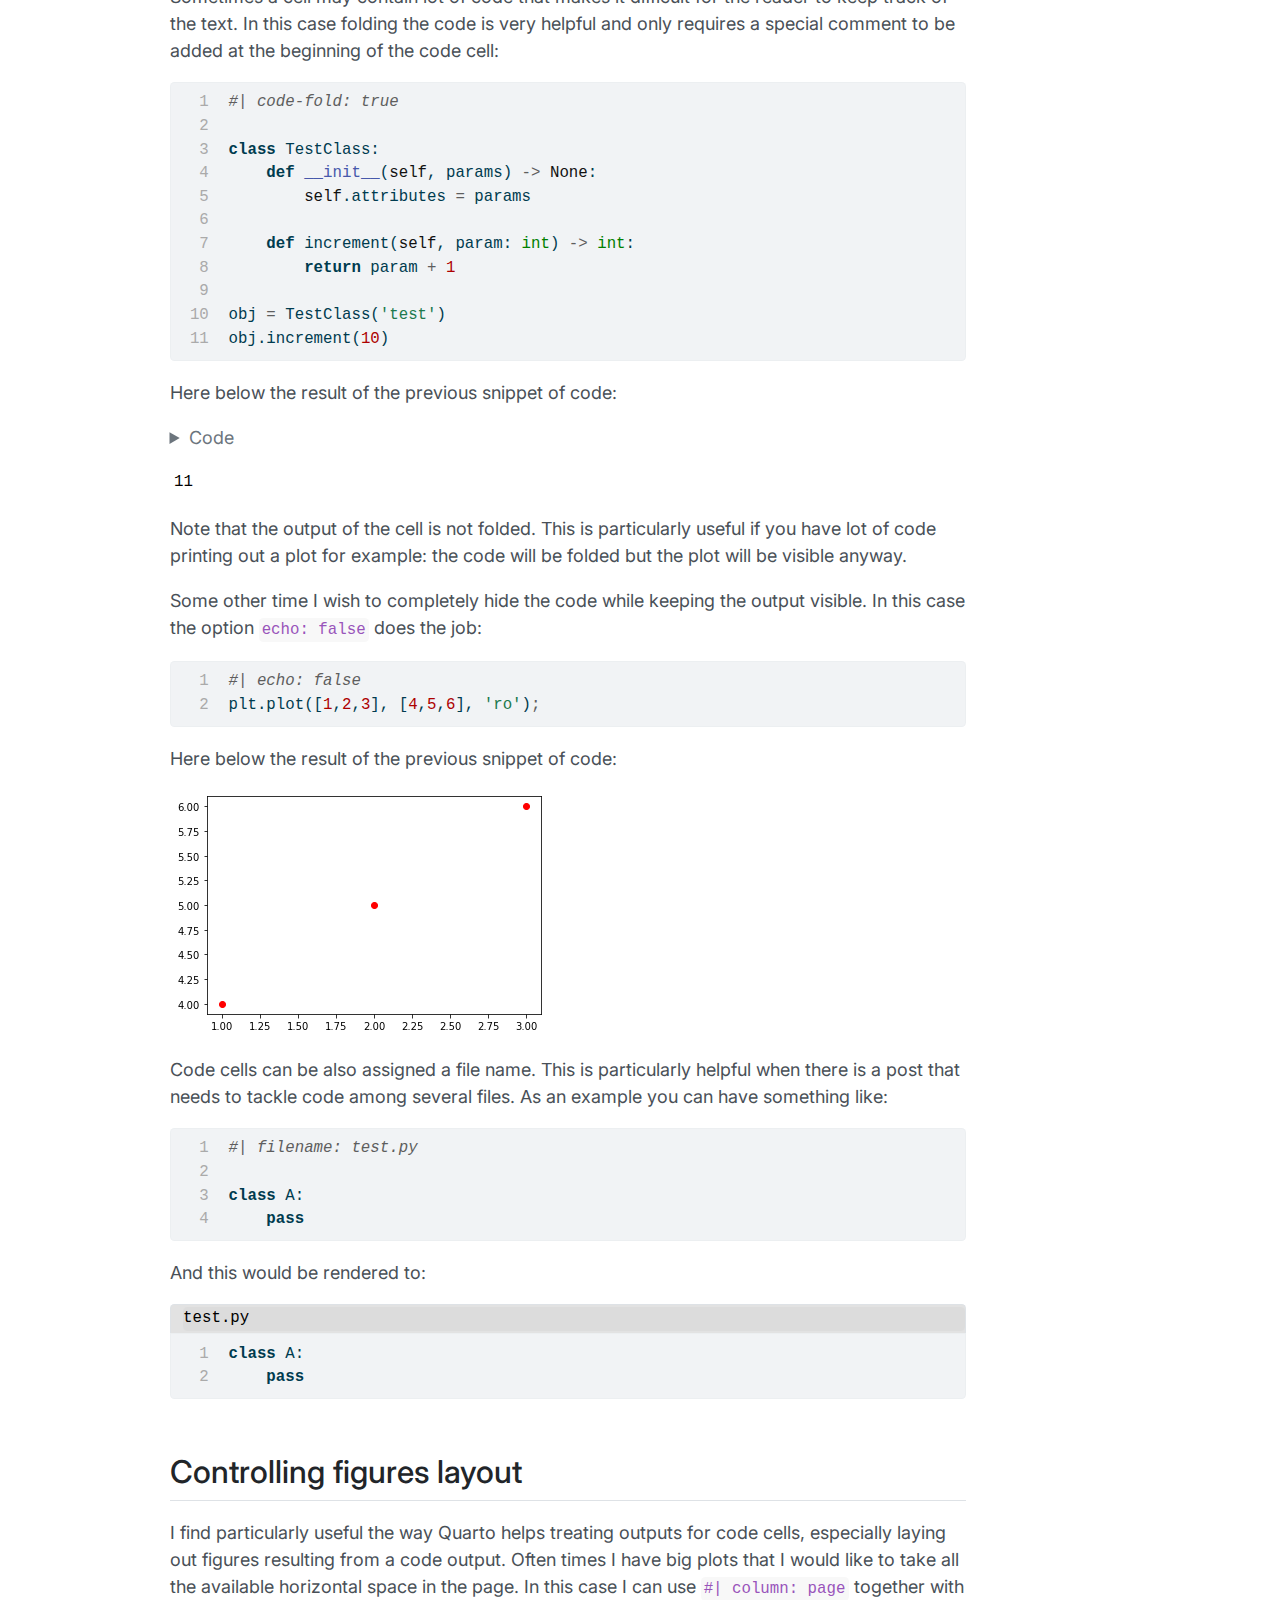
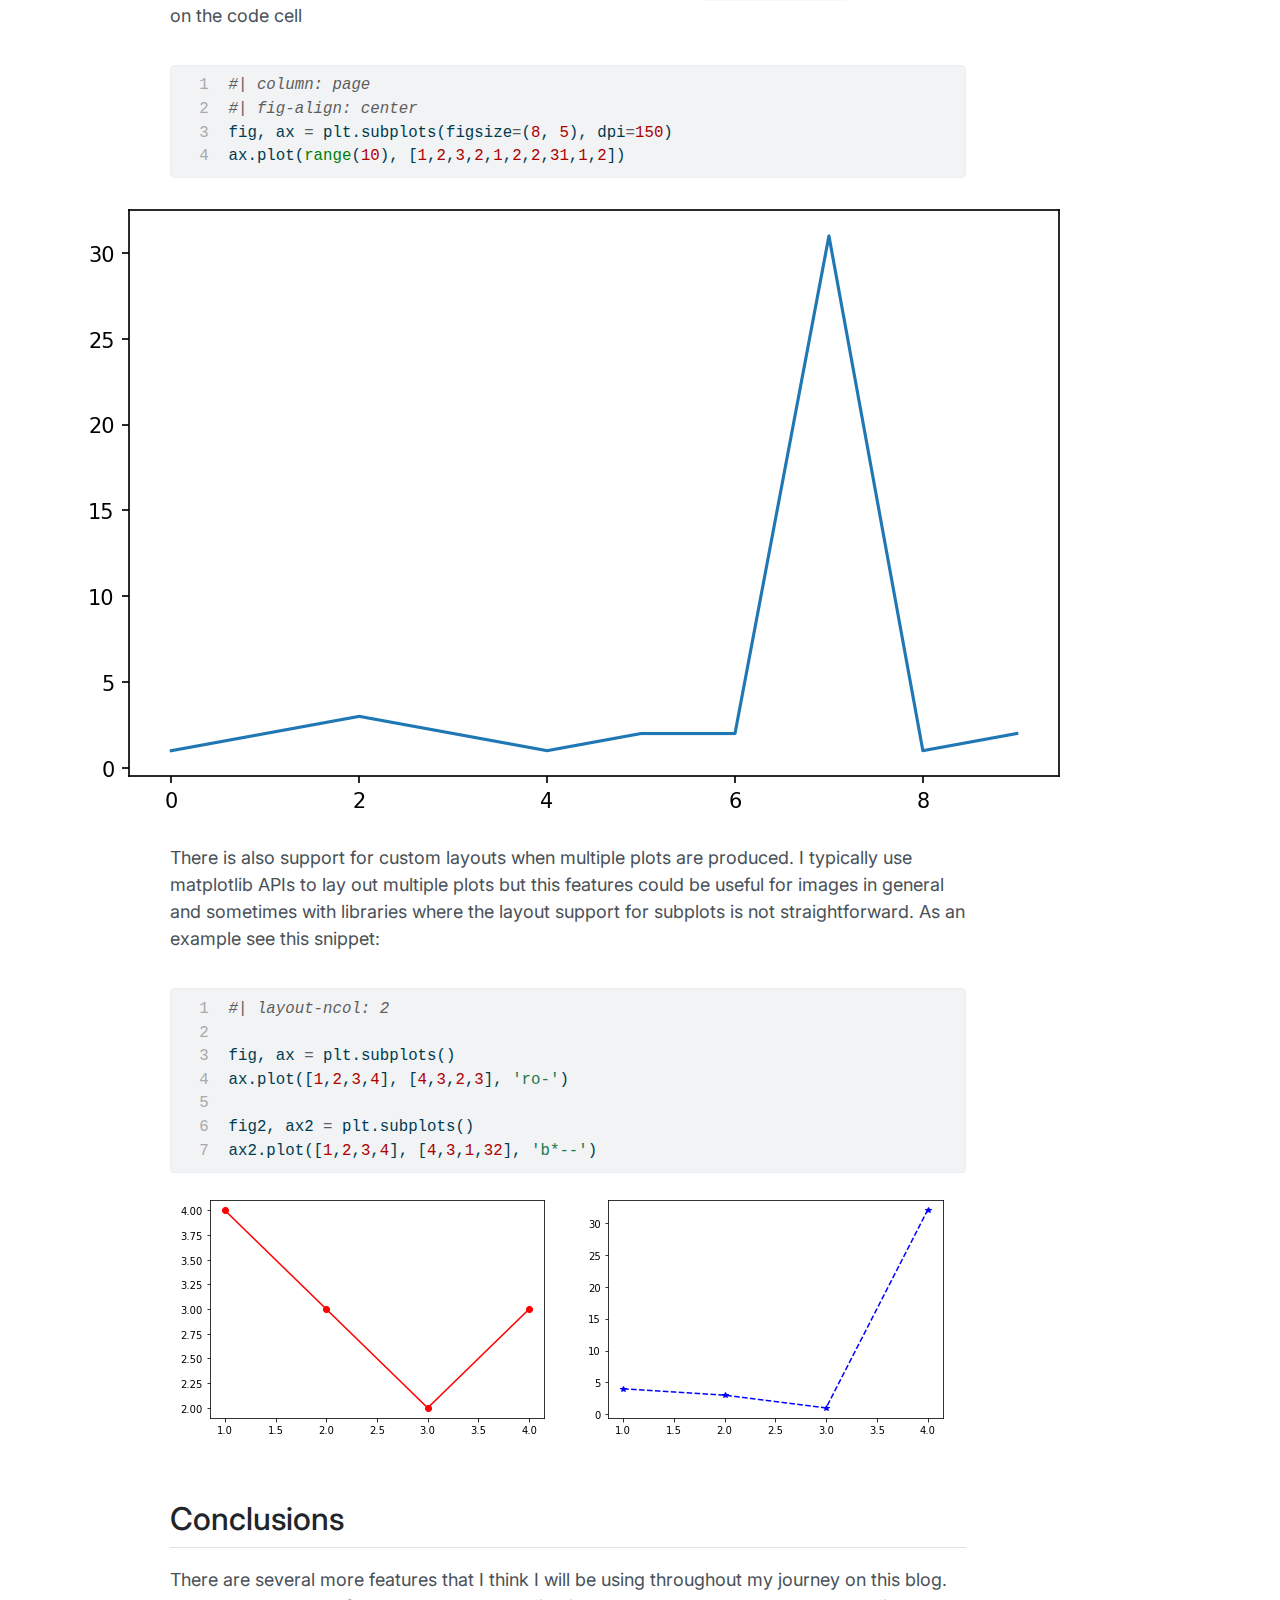
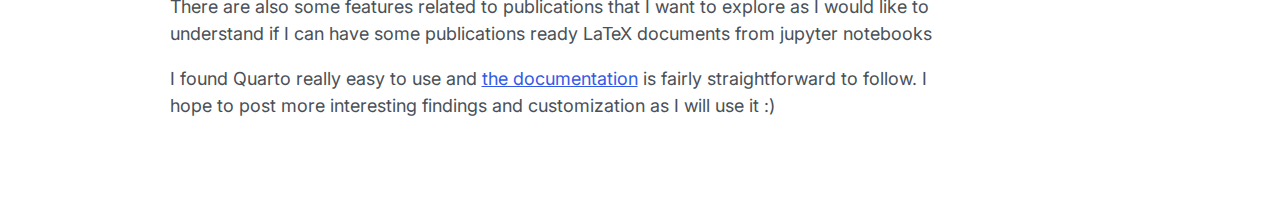
==== commit 4a832aab: "Update blog content" ====
--- a/docs/posts/a-post-with-jupyter-notebook/index.html
+++ b/docs/posts/a-post-with-jupyter-notebook/index.html
@@ -224,107 +224,103 @@
 <section id="code-cells" class="level2">
 <h2 class="anchored" data-anchor-id="code-cells">Code cells</h2>
 <p>Code cells are pretty straightforward: I just have to write code in a cell and it will be executed and the output eventually frozen by Quarto. I found the <a href="https://quarto.org/docs/projects/code-execution.html#freeze">freeze option</a> particularly useful and I set it to <code>auto</code> at the time of writing. In this way, the notebooks will be re-rendered only if the source code changes.</p>
-<div class="cell" data-execution_count="4">
-<div class="sourceCode cell-code" id="cb1"><pre class="sourceCode python code-with-copy"><code class="sourceCode python"><span id="cb1-1"><a href="#cb1-1" aria-hidden="true" tabindex="-1"></a><span class="im">import</span> matplotlib.pyplot <span class="im">as</span> plt</span>
-<span id="cb1-2"><a href="#cb1-2" aria-hidden="true" tabindex="-1"></a><span class="im">import</span> pandas <span class="im">as</span> pd </span>
-<span id="cb1-3"><a href="#cb1-3" aria-hidden="true" tabindex="-1"></a><span class="im">import</span> numpy <span class="im">as</span> np</span></code><button title="Copy to Clipboard" class="code-copy-button"><i class="bi"></i></button></pre></div>
+<div class="cell" data-execution_count="1">
+<div class="sourceCode cell-code" id="cb1"><pre class="sourceCode numberSource python number-lines code-with-copy"><code class="sourceCode python"><span id="cb1-1"><a href="#cb1-1"></a><span class="im">import</span> matplotlib.pyplot <span class="im">as</span> plt</span>
+<span id="cb1-2"><a href="#cb1-2"></a><span class="im">import</span> pandas <span class="im">as</span> pd </span>
+<span id="cb1-3"><a href="#cb1-3"></a><span class="im">import</span> numpy <span class="im">as</span> np</span></code><button title="Copy to Clipboard" class="code-copy-button"><i class="bi"></i></button></pre></div>
 </div>
 <p>At the very base you can just enter some code and save it. If you are using <code>quarto preview</code> the jupyter notebook is executed when it saved (and not when a code cell is executed, but this depends on the saving options of jupyter).</p>
 <p>For instance, we can write some code and let it display some output like this:</p>
-<div class="cell" data-execution_count="8">
-<div class="sourceCode cell-code" id="cb2"><pre class="sourceCode python code-with-copy"><code class="sourceCode python"><span id="cb2-1"><a href="#cb2-1" aria-hidden="true" tabindex="-1"></a><span class="kw">class</span> TestClass:</span>
-<span id="cb2-2"><a href="#cb2-2" aria-hidden="true" tabindex="-1"></a>    <span class="kw">def</span> <span class="fu">__init__</span>(<span class="va">self</span>, params) <span class="op">-&gt;</span> <span class="va">None</span>:</span>
-<span id="cb2-3"><a href="#cb2-3" aria-hidden="true" tabindex="-1"></a>        <span class="va">self</span>.attributes <span class="op">=</span> params</span>
-<span id="cb2-4"><a href="#cb2-4" aria-hidden="true" tabindex="-1"></a>    </span>
-<span id="cb2-5"><a href="#cb2-5" aria-hidden="true" tabindex="-1"></a>    <span class="kw">def</span> increment(<span class="va">self</span>, param: <span class="bu">int</span>) <span class="op">-&gt;</span> <span class="bu">int</span>:</span>
-<span id="cb2-6"><a href="#cb2-6" aria-hidden="true" tabindex="-1"></a>        <span class="cf">return</span> param <span class="op">+</span> <span class="dv">1</span></span>
-<span id="cb2-7"><a href="#cb2-7" aria-hidden="true" tabindex="-1"></a></span>
-<span id="cb2-8"><a href="#cb2-8" aria-hidden="true" tabindex="-1"></a>obj <span class="op">=</span> TestClass(<span class="st">'test'</span>)</span>
-<span id="cb2-9"><a href="#cb2-9" aria-hidden="true" tabindex="-1"></a>obj.increment(<span class="dv">10</span>)</span></code><button title="Copy to Clipboard" class="code-copy-button"><i class="bi"></i></button></pre></div>
-<div class="cell-output cell-output-display" data-execution_count="8">
+<div class="cell" data-execution_count="2">
+<div class="sourceCode cell-code" id="cb2"><pre class="sourceCode numberSource python number-lines code-with-copy"><code class="sourceCode python"><span id="cb2-1"><a href="#cb2-1"></a><span class="kw">class</span> TestClass:</span>
+<span id="cb2-2"><a href="#cb2-2"></a>    <span class="kw">def</span> <span class="fu">__init__</span>(<span class="va">self</span>, params) <span class="op">-&gt;</span> <span class="va">None</span>:</span>
+<span id="cb2-3"><a href="#cb2-3"></a>        <span class="va">self</span>.attributes <span class="op">=</span> params</span>
+<span id="cb2-4"><a href="#cb2-4"></a>    </span>
+<span id="cb2-5"><a href="#cb2-5"></a>    <span class="kw">def</span> increment(<span class="va">self</span>, param: <span class="bu">int</span>) <span class="op">-&gt;</span> <span class="bu">int</span>:</span>
+<span id="cb2-6"><a href="#cb2-6"></a>        <span class="cf">return</span> param <span class="op">+</span> <span class="dv">1</span></span>
+<span id="cb2-7"><a href="#cb2-7"></a></span>
+<span id="cb2-8"><a href="#cb2-8"></a>obj <span class="op">=</span> TestClass(<span class="st">'test'</span>)</span>
+<span id="cb2-9"><a href="#cb2-9"></a>obj.increment(<span class="dv">10</span>)</span></code><button title="Copy to Clipboard" class="code-copy-button"><i class="bi"></i></button></pre></div>
+<div class="cell-output cell-output-display" data-execution_count="2">
 <pre><code>11</code></pre>
 </div>
 </div>
 <p>Sometimes a cell may contain lot of code that makes it difficult for the reader to keep track of the text. In this case folding the code is very helpful and only requires a special comment to be added at the beginning of the code cell:</p>
-<div class="sourceCode" id="cb4"><pre class="sourceCode python code-with-copy"><code class="sourceCode python"><span id="cb4-1"><a href="#cb4-1" aria-hidden="true" tabindex="-1"></a><span class="co">#| code-fold: true</span></span>
-<span id="cb4-2"><a href="#cb4-2" aria-hidden="true" tabindex="-1"></a></span>
-<span id="cb4-3"><a href="#cb4-3" aria-hidden="true" tabindex="-1"></a><span class="kw">class</span> TestClass:</span>
-<span id="cb4-4"><a href="#cb4-4" aria-hidden="true" tabindex="-1"></a>    <span class="kw">def</span> <span class="fu">__init__</span>(<span class="va">self</span>, params) <span class="op">-&gt;</span> <span class="va">None</span>:</span>
-<span id="cb4-5"><a href="#cb4-5" aria-hidden="true" tabindex="-1"></a>        <span class="va">self</span>.attributes <span class="op">=</span> params</span>
-<span id="cb4-6"><a href="#cb4-6" aria-hidden="true" tabindex="-1"></a>    </span>
-<span id="cb4-7"><a href="#cb4-7" aria-hidden="true" tabindex="-1"></a>    <span class="kw">def</span> increment(<span class="va">self</span>, param: <span class="bu">int</span>) <span class="op">-&gt;</span> <span class="bu">int</span>:</span>
-<span id="cb4-8"><a href="#cb4-8" aria-hidden="true" tabindex="-1"></a>        <span class="cf">return</span> param <span class="op">+</span> <span class="dv">1</span></span>
-<span id="cb4-9"><a href="#cb4-9" aria-hidden="true" tabindex="-1"></a></span>
-<span id="cb4-10"><a href="#cb4-10" aria-hidden="true" tabindex="-1"></a>obj <span class="op">=</span> TestClass(<span class="st">'test'</span>)</span>
-<span id="cb4-11"><a href="#cb4-11" aria-hidden="true" tabindex="-1"></a>obj.increment(<span class="dv">10</span>)</span></code><button title="Copy to Clipboard" class="code-copy-button"><i class="bi"></i></button></pre></div>
+<div class="sourceCode" id="cb4"><pre class="sourceCode numberSource python number-lines code-with-copy"><code class="sourceCode python"><span id="cb4-1"><a href="#cb4-1"></a><span class="co">#| code-fold: true</span></span>
+<span id="cb4-2"><a href="#cb4-2"></a></span>
+<span id="cb4-3"><a href="#cb4-3"></a><span class="kw">class</span> TestClass:</span>
+<span id="cb4-4"><a href="#cb4-4"></a>    <span class="kw">def</span> <span class="fu">__init__</span>(<span class="va">self</span>, params) <span class="op">-&gt;</span> <span class="va">None</span>:</span>
+<span id="cb4-5"><a href="#cb4-5"></a>        <span class="va">self</span>.attributes <span class="op">=</span> params</span>
+<span id="cb4-6"><a href="#cb4-6"></a>    </span>
+<span id="cb4-7"><a href="#cb4-7"></a>    <span class="kw">def</span> increment(<span class="va">self</span>, param: <span class="bu">int</span>) <span class="op">-&gt;</span> <span class="bu">int</span>:</span>
+<span id="cb4-8"><a href="#cb4-8"></a>        <span class="cf">return</span> param <span class="op">+</span> <span class="dv">1</span></span>
+<span id="cb4-9"><a href="#cb4-9"></a></span>
+<span id="cb4-10"><a href="#cb4-10"></a>obj <span class="op">=</span> TestClass(<span class="st">'test'</span>)</span>
+<span id="cb4-11"><a href="#cb4-11"></a>obj.increment(<span class="dv">10</span>)</span></code><button title="Copy to Clipboard" class="code-copy-button"><i class="bi"></i></button></pre></div>
 <p>Here below the result of the previous snippet of code:</p>
-<div class="cell" data-execution_count="9">
+<div class="cell" data-execution_count="3">
 <details>
 <summary>Code</summary>
-<div class="sourceCode cell-code" id="cb5"><pre class="sourceCode python code-with-copy"><code class="sourceCode python"><span id="cb5-1"><a href="#cb5-1" aria-hidden="true" tabindex="-1"></a><span class="kw">class</span> TestClass:</span>
-<span id="cb5-2"><a href="#cb5-2" aria-hidden="true" tabindex="-1"></a>    <span class="kw">def</span> <span class="fu">__init__</span>(<span class="va">self</span>, params) <span class="op">-&gt;</span> <span class="va">None</span>:</span>
-<span id="cb5-3"><a href="#cb5-3" aria-hidden="true" tabindex="-1"></a>        <span class="va">self</span>.attributes <span class="op">=</span> params</span>
-<span id="cb5-4"><a href="#cb5-4" aria-hidden="true" tabindex="-1"></a>    </span>
-<span id="cb5-5"><a href="#cb5-5" aria-hidden="true" tabindex="-1"></a>    <span class="kw">def</span> increment(<span class="va">self</span>, param: <span class="bu">int</span>) <span class="op">-&gt;</span> <span class="bu">int</span>:</span>
-<span id="cb5-6"><a href="#cb5-6" aria-hidden="true" tabindex="-1"></a>        <span class="cf">return</span> param <span class="op">+</span> <span class="dv">1</span></span>
-<span id="cb5-7"><a href="#cb5-7" aria-hidden="true" tabindex="-1"></a></span>
-<span id="cb5-8"><a href="#cb5-8" aria-hidden="true" tabindex="-1"></a>obj <span class="op">=</span> TestClass(<span class="st">'test'</span>)</span>
-<span id="cb5-9"><a href="#cb5-9" aria-hidden="true" tabindex="-1"></a>obj.increment(<span class="dv">10</span>)</span></code><button title="Copy to Clipboard" class="code-copy-button"><i class="bi"></i></button></pre></div>
+<div class="sourceCode cell-code" id="cb5"><pre class="sourceCode numberSource python number-lines code-with-copy"><code class="sourceCode python"><span id="cb5-1"><a href="#cb5-1"></a><span class="kw">class</span> TestClass:</span>
+<span id="cb5-2"><a href="#cb5-2"></a>    <span class="kw">def</span> <span class="fu">__init__</span>(<span class="va">self</span>, params) <span class="op">-&gt;</span> <span class="va">None</span>:</span>
+<span id="cb5-3"><a href="#cb5-3"></a>        <span class="va">self</span>.attributes <span class="op">=</span> params</span>
+<span id="cb5-4"><a href="#cb5-4"></a>    </span>
+<span id="cb5-5"><a href="#cb5-5"></a>    <span class="kw">def</span> increment(<span class="va">self</span>, param: <span class="bu">int</span>) <span class="op">-&gt;</span> <span class="bu">int</span>:</span>
+<span id="cb5-6"><a href="#cb5-6"></a>        <span class="cf">return</span> param <span class="op">+</span> <span class="dv">1</span></span>
+<span id="cb5-7"><a href="#cb5-7"></a></span>
+<span id="cb5-8"><a href="#cb5-8"></a>obj <span class="op">=</span> TestClass(<span class="st">'test'</span>)</span>
+<span id="cb5-9"><a href="#cb5-9"></a>obj.increment(<span class="dv">10</span>)</span></code><button title="Copy to Clipboard" class="code-copy-button"><i class="bi"></i></button></pre></div>
 </details>
-<div class="cell-output cell-output-display" data-execution_count="9">
+<div class="cell-output cell-output-display" data-execution_count="3">
 <pre><code>11</code></pre>
 </div>
 </div>
 <p>Note that the output of the cell is not folded. This is particularly useful if you have lot of code printing out a plot for example: the code will be folded but the plot will be visible anyway.</p>
 <p>Some other time I wish to completely hide the code while keeping the output visible. In this case the option <code>echo: false</code> does the job:</p>
-<div class="sourceCode" id="cb7"><pre class="sourceCode python code-with-copy"><code class="sourceCode python"><span id="cb7-1"><a href="#cb7-1" aria-hidden="true" tabindex="-1"></a><span class="co">#| echo: false</span></span>
-<span id="cb7-2"><a href="#cb7-2" aria-hidden="true" tabindex="-1"></a>plt.plot([<span class="dv">1</span>,<span class="dv">2</span>,<span class="dv">3</span>], [<span class="dv">4</span>,<span class="dv">5</span>,<span class="dv">6</span>], <span class="st">'ro'</span>)<span class="op">;</span></span></code><button title="Copy to Clipboard" class="code-copy-button"><i class="bi"></i></button></pre></div>
+<div class="sourceCode" id="cb7"><pre class="sourceCode numberSource python number-lines code-with-copy"><code class="sourceCode python"><span id="cb7-1"><a href="#cb7-1"></a><span class="co">#| echo: false</span></span>
+<span id="cb7-2"><a href="#cb7-2"></a>plt.plot([<span class="dv">1</span>,<span class="dv">2</span>,<span class="dv">3</span>], [<span class="dv">4</span>,<span class="dv">5</span>,<span class="dv">6</span>], <span class="st">'ro'</span>)<span class="op">;</span></span></code><button title="Copy to Clipboard" class="code-copy-button"><i class="bi"></i></button></pre></div>
 <p>Here below the result of the previous snippet of code:</p>
-<div class="cell" data-execution_count="10">
+<div class="cell" data-execution_count="4">
 <div class="cell-output cell-output-display">
 <p><img src="index_files/figure-html/cell-5-output-1.png" class="img-fluid"></p>
 </div>
 </div>
 <p>Code cells can be also assigned a file name. This is particularly helpful when there is a post that needs to tackle code among several files. As an example you can have something like:</p>
-<div class="sourceCode" id="cb8"><pre class="sourceCode python code-with-copy"><code class="sourceCode python"><span id="cb8-1"><a href="#cb8-1" aria-hidden="true" tabindex="-1"></a><span class="co">#| filename: test.py</span></span>
-<span id="cb8-2"><a href="#cb8-2" aria-hidden="true" tabindex="-1"></a></span>
-<span id="cb8-3"><a href="#cb8-3" aria-hidden="true" tabindex="-1"></a><span class="kw">class</span> A:</span>
-<span id="cb8-4"><a href="#cb8-4" aria-hidden="true" tabindex="-1"></a>    <span class="cf">pass</span></span></code><button title="Copy to Clipboard" class="code-copy-button"><i class="bi"></i></button></pre></div>
+<div class="sourceCode" id="cb8"><pre class="sourceCode numberSource python number-lines code-with-copy"><code class="sourceCode python"><span id="cb8-1"><a href="#cb8-1"></a><span class="co">#| filename: test.py</span></span>
+<span id="cb8-2"><a href="#cb8-2"></a></span>
+<span id="cb8-3"><a href="#cb8-3"></a><span class="kw">class</span> A:</span>
+<span id="cb8-4"><a href="#cb8-4"></a>    <span class="cf">pass</span></span></code><button title="Copy to Clipboard" class="code-copy-button"><i class="bi"></i></button></pre></div>
 <p>And this would be rendered to:</p>
-<div class="cell">
+<div class="cell" data-execution_count="5">
 <div class="code-with-filename">
 <div class="code-with-filename-file">
 <pre><strong>test.py</strong></pre>
 </div>
-<div class="sourceCode cell-code" id="cb9"><pre class="sourceCode python code-with-copy"><code class="sourceCode python"><span id="cb9-1"><a href="#cb9-1" aria-hidden="true" tabindex="-1"></a><span class="kw">class</span> A:</span>
-<span id="cb9-2"><a href="#cb9-2" aria-hidden="true" tabindex="-1"></a>    <span class="cf">pass</span></span></code><button title="Copy to Clipboard" class="code-copy-button"><i class="bi"></i></button></pre></div>
+<div class="sourceCode cell-code" id="cb9"><pre class="sourceCode numberSource python number-lines code-with-copy"><code class="sourceCode python"><span id="cb9-1"><a href="#cb9-1"></a><span class="kw">class</span> A:</span>
+<span id="cb9-2"><a href="#cb9-2"></a>    <span class="cf">pass</span></span></code><button title="Copy to Clipboard" class="code-copy-button"><i class="bi"></i></button></pre></div>
 </div>
 </div>
 </section>
 <section id="controlling-figures-layout" class="level2 page-columns page-full">
 <h2 class="anchored" data-anchor-id="controlling-figures-layout">Controlling figures layout</h2>
-<p>I find particularly useful the way Quarto helps treating outputs for code cells, especially laying out figures resulting from a code output. Often times I have big plots that I would like to take all the available horizontal space in the page. In this case I can use <code>#| column: screen</code> together with <code>#| fig-align: center</code> on the code cell</p>
-<div class="sourceCode" id="cb10"><pre class="sourceCode python code-with-copy"><code class="sourceCode python"><span id="cb10-1"><a href="#cb10-1" aria-hidden="true" tabindex="-1"></a><span class="co">#| column: screen</span></span>
-<span id="cb10-2"><a href="#cb10-2" aria-hidden="true" tabindex="-1"></a><span class="co">#| fig-align: center</span></span>
-<span id="cb10-3"><a href="#cb10-3" aria-hidden="true" tabindex="-1"></a>fig, ax <span class="op">=</span> plt.subplots(figsize<span class="op">=</span>(<span class="dv">8</span>, <span class="dv">5</span>), dpi<span class="op">=</span><span class="dv">150</span>)</span>
-<span id="cb10-4"><a href="#cb10-4" aria-hidden="true" tabindex="-1"></a>ax.plot(<span class="bu">range</span>(<span class="dv">10</span>), [<span class="dv">1</span>,<span class="dv">2</span>,<span class="dv">3</span>,<span class="dv">2</span>,<span class="dv">1</span>,<span class="dv">2</span>,<span class="dv">2</span>,<span class="dv">31</span>,<span class="dv">1</span>,<span class="dv">2</span>])</span></code><button title="Copy to Clipboard" class="code-copy-button"><i class="bi"></i></button></pre></div>
-<div class="cell page-columns page-full" data-execution_count="22">
-<div class="cell-output cell-output-display column-screen">
-<div class="quarto-figure quarto-figure-center">
-<figure class="figure">
-<p><img src="index_files/figure-html/cell-7-output-1.png" class="img-fluid figure-img"></p>
-</figure>
-</div>
+<p>I find particularly useful the way Quarto helps treating outputs for code cells, especially laying out figures resulting from a code output. Often times I have big plots that I would like to take all the available horizontal space in the page. In this case I can use <code>#| column: page</code> together with on the code cell</p>
+<div class="sourceCode" id="cb10"><pre class="sourceCode numberSource python number-lines code-with-copy"><code class="sourceCode python"><span id="cb10-1"><a href="#cb10-1"></a><span class="co">#| column: page</span></span>
+<span id="cb10-2"><a href="#cb10-2"></a><span class="co">#| fig-align: center</span></span>
+<span id="cb10-3"><a href="#cb10-3"></a>fig, ax <span class="op">=</span> plt.subplots(figsize<span class="op">=</span>(<span class="dv">8</span>, <span class="dv">5</span>), dpi<span class="op">=</span><span class="dv">150</span>)</span>
+<span id="cb10-4"><a href="#cb10-4"></a>ax.plot(<span class="bu">range</span>(<span class="dv">10</span>), [<span class="dv">1</span>,<span class="dv">2</span>,<span class="dv">3</span>,<span class="dv">2</span>,<span class="dv">1</span>,<span class="dv">2</span>,<span class="dv">2</span>,<span class="dv">31</span>,<span class="dv">1</span>,<span class="dv">2</span>])</span></code><button title="Copy to Clipboard" class="code-copy-button"><i class="bi"></i></button></pre></div>
+<div class="cell page-columns page-full" data-execution_count="7">
+<div class="cell-output cell-output-display column-page">
+<p><img src="index_files/figure-html/cell-7-output-1.png" class="img-fluid"></p>
 </div>
 </div>
 <p>There is also support for custom layouts when multiple plots are produced. I typically use matplotlib APIs to lay out multiple plots but this features could be useful for images in general and sometimes with libraries where the layout support for subplots is not straightforward. As an example see this snippet:</p>
-<div class="sourceCode" id="cb11"><pre class="sourceCode python code-with-copy"><code class="sourceCode python"><span id="cb11-1"><a href="#cb11-1" aria-hidden="true" tabindex="-1"></a><span class="co">#| layout-ncol: 2</span></span>
-<span id="cb11-2"><a href="#cb11-2" aria-hidden="true" tabindex="-1"></a></span>
-<span id="cb11-3"><a href="#cb11-3" aria-hidden="true" tabindex="-1"></a>fig, ax <span class="op">=</span> plt.subplots()</span>
-<span id="cb11-4"><a href="#cb11-4" aria-hidden="true" tabindex="-1"></a>ax.plot([<span class="dv">1</span>,<span class="dv">2</span>,<span class="dv">3</span>,<span class="dv">4</span>], [<span class="dv">4</span>,<span class="dv">3</span>,<span class="dv">2</span>,<span class="dv">3</span>], <span class="st">'ro-'</span>)</span>
-<span id="cb11-5"><a href="#cb11-5" aria-hidden="true" tabindex="-1"></a></span>
-<span id="cb11-6"><a href="#cb11-6" aria-hidden="true" tabindex="-1"></a>fig2, ax2 <span class="op">=</span> plt.subplots()</span>
-<span id="cb11-7"><a href="#cb11-7" aria-hidden="true" tabindex="-1"></a>ax2.plot([<span class="dv">1</span>,<span class="dv">2</span>,<span class="dv">3</span>,<span class="dv">4</span>], [<span class="dv">4</span>,<span class="dv">3</span>,<span class="dv">1</span>,<span class="dv">32</span>], <span class="st">'b*--'</span>)</span></code><button title="Copy to Clipboard" class="code-copy-button"><i class="bi"></i></button></pre></div>
+<div class="sourceCode" id="cb11"><pre class="sourceCode numberSource python number-lines code-with-copy"><code class="sourceCode python"><span id="cb11-1"><a href="#cb11-1"></a><span class="co">#| layout-ncol: 2</span></span>
+<span id="cb11-2"><a href="#cb11-2"></a></span>
+<span id="cb11-3"><a href="#cb11-3"></a>fig, ax <span class="op">=</span> plt.subplots()</span>
+<span id="cb11-4"><a href="#cb11-4"></a>ax.plot([<span class="dv">1</span>,<span class="dv">2</span>,<span class="dv">3</span>,<span class="dv">4</span>], [<span class="dv">4</span>,<span class="dv">3</span>,<span class="dv">2</span>,<span class="dv">3</span>], <span class="st">'ro-'</span>)</span>
+<span id="cb11-5"><a href="#cb11-5"></a></span>
+<span id="cb11-6"><a href="#cb11-6"></a>fig2, ax2 <span class="op">=</span> plt.subplots()</span>
+<span id="cb11-7"><a href="#cb11-7"></a>ax2.plot([<span class="dv">1</span>,<span class="dv">2</span>,<span class="dv">3</span>,<span class="dv">4</span>], [<span class="dv">4</span>,<span class="dv">3</span>,<span class="dv">1</span>,<span class="dv">32</span>], <span class="st">'b*--'</span>)</span></code><button title="Copy to Clipboard" class="code-copy-button"><i class="bi"></i></button></pre></div>
 <div class="cell quarto-layout-panel" data-execution_count="23">
 <div class="quarto-layout-row quarto-layout-valign-top">
 <div class="cell-output cell-output-display quarto-layout-cell" style="flex-basis: 50.0%;justify-content: center;">
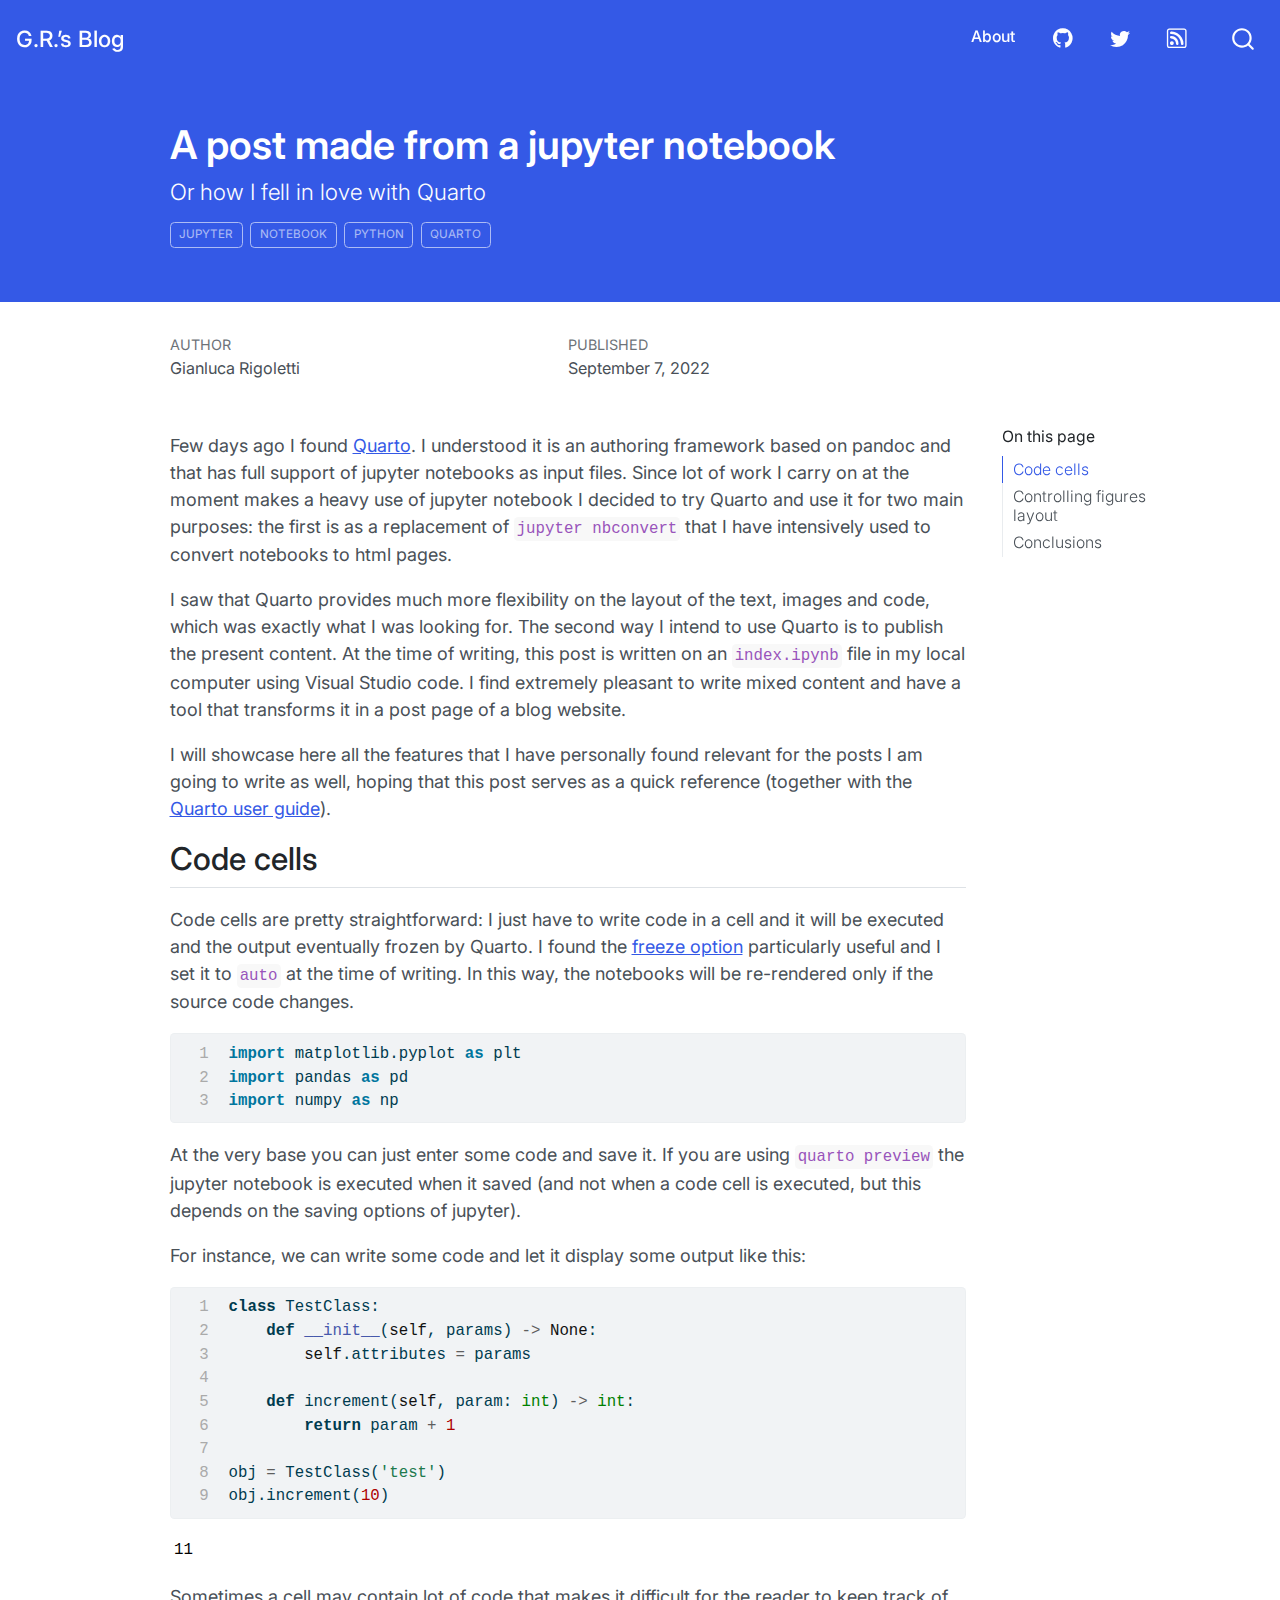
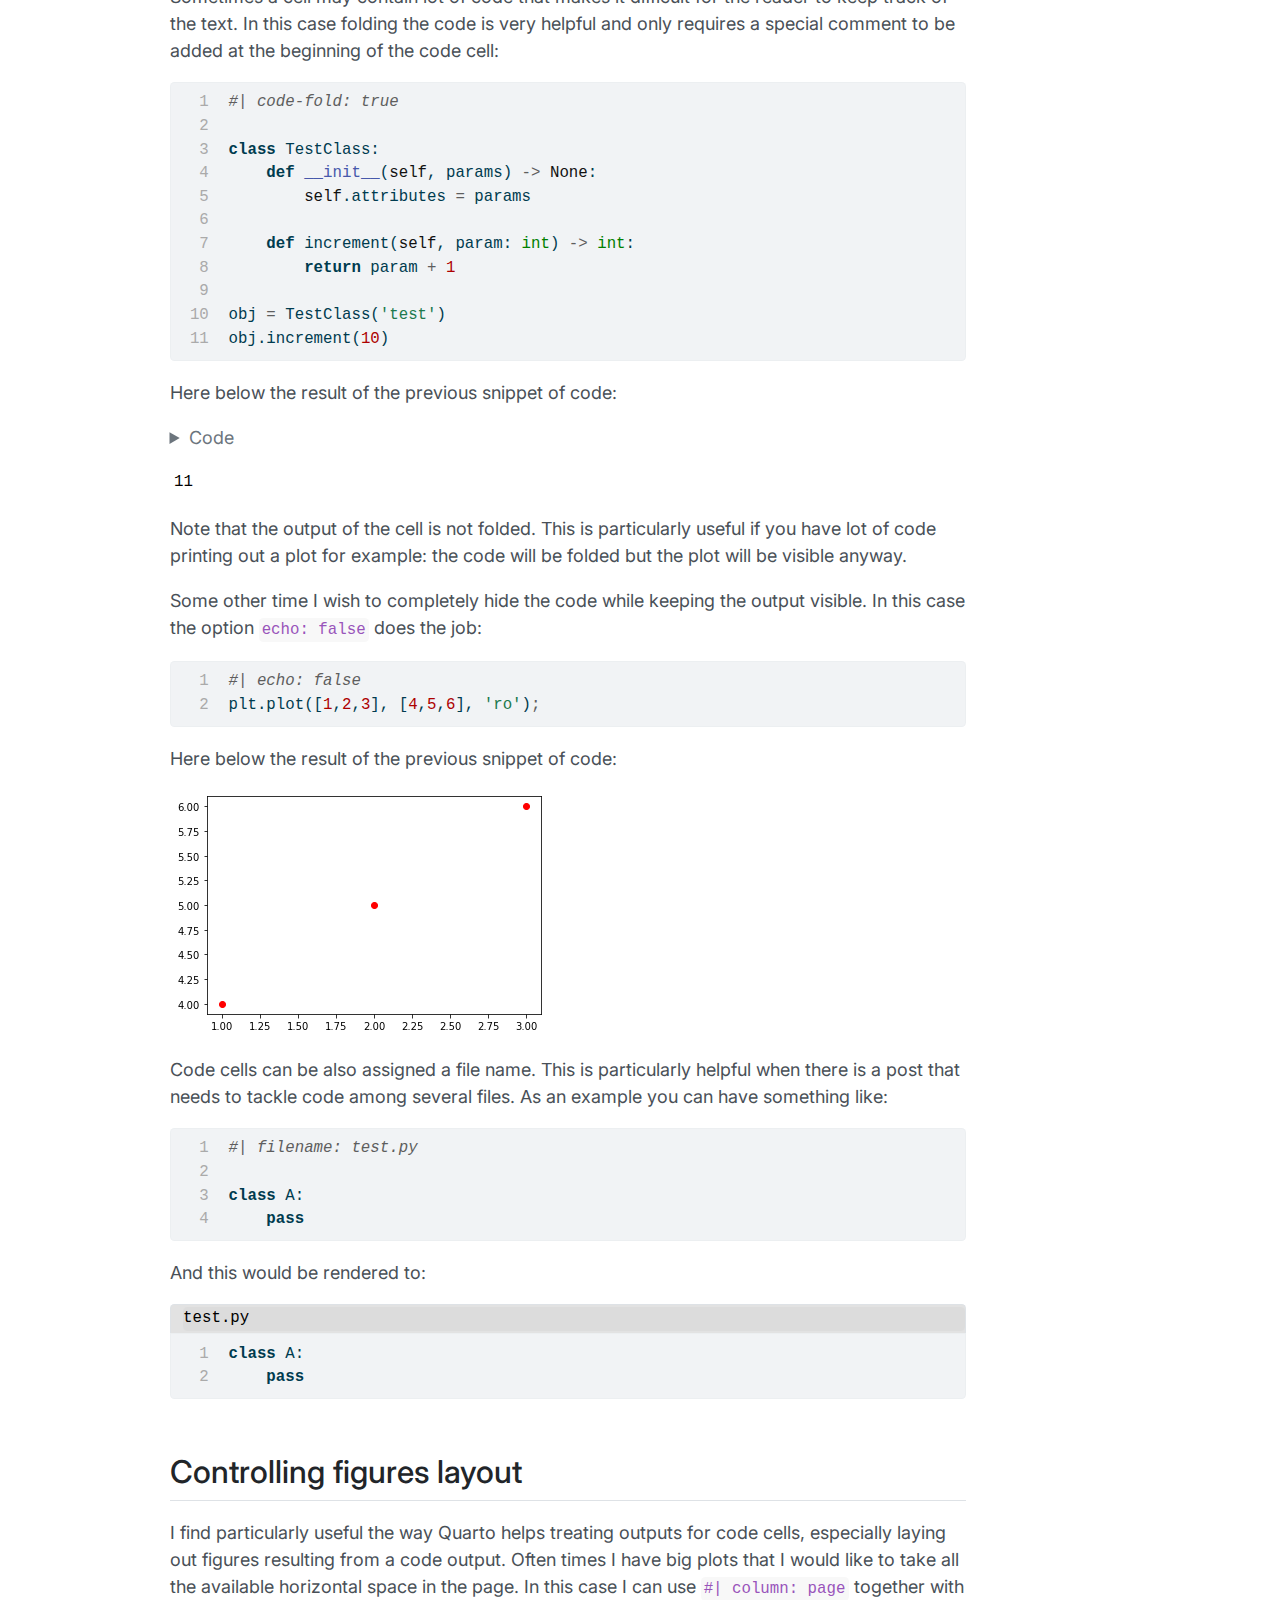
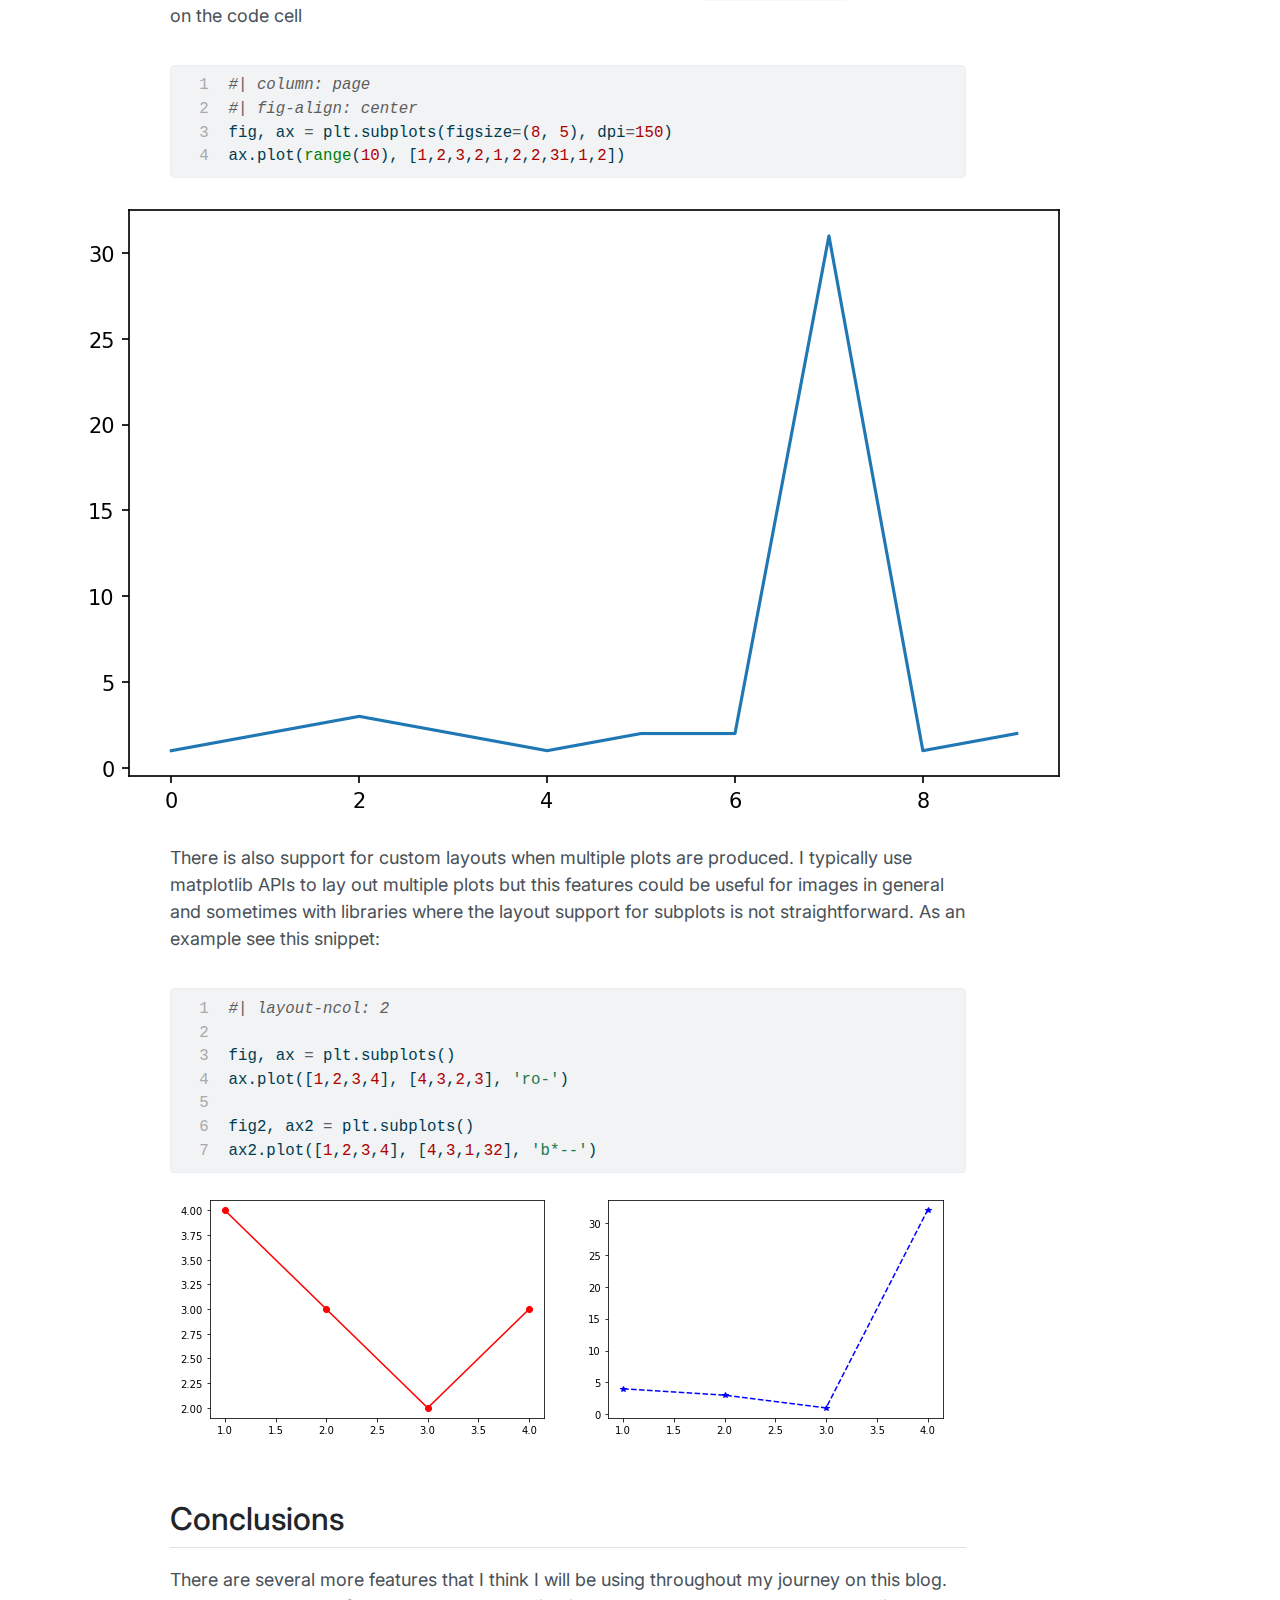
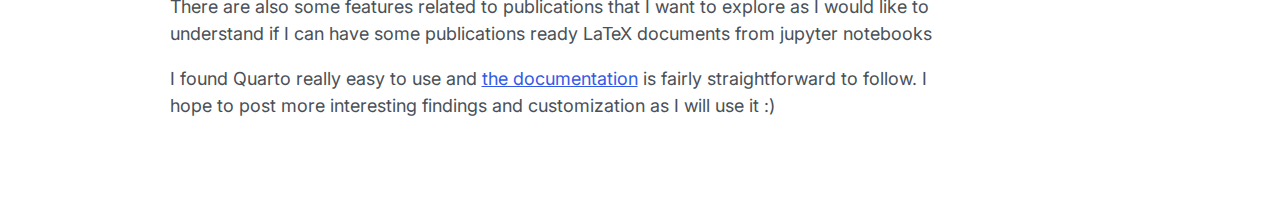
==== commit 19a3e45b: "Minor css tweaks" ====
--- a/docs/posts/a-post-with-jupyter-notebook/index.html
+++ b/docs/posts/a-post-with-jupyter-notebook/index.html
@@ -9,7 +9,7 @@
 <meta name="author" content="Gianluca Rigoletti">
 <meta name="dcterms.date" content="2022-09-07">
 
-<title>Gianluca Rigoletti’s Blog - A post made from a jupyter notebook</title>
+<title>G.R.’s Blog - A post made from a jupyter notebook</title>
 <style>
 code{white-space: pre-wrap;}
 span.smallcaps{font-variant: small-caps;}
@@ -136,7 +136,7 @@
       <div class="navbar-container container-fluid">
       <div class="navbar-brand-container">
     <a class="navbar-brand" href="../../index.html">
-    <span class="navbar-title">Gianluca Rigoletti’s Blog</span>
+    <span class="navbar-title">G.R.’s Blog</span>
     </a>
   </div>
           <button class="navbar-toggler" type="button" data-bs-toggle="collapse" data-bs-target="#navbarCollapse" aria-controls="navbarCollapse" aria-expanded="false" aria-label="Toggle navigation" onclick="if (window.quartoToggleHeadroom) { window.quartoToggleHeadroom(); }">
@@ -154,6 +154,11 @@
   </li>  
   <li class="nav-item compact">
     <a class="nav-link" href="https://twitter.com/gianrigoletti"><i class="bi bi-twitter" role="img">
+</i> 
+ </a>
+  </li>  
+  <li class="nav-item compact">
+    <a class="nav-link" href="../../index.xml"><i class="bi bi-rss" role="img">
 </i> 
  </a>
   </li>  
--- a/docs/styles.css
+++ b/docs/styles.css
@@ -1,3 +1,7 @@
 h1.title {
     color:white;
+}
+
+code {
+    white-space: pre-wrap;
 }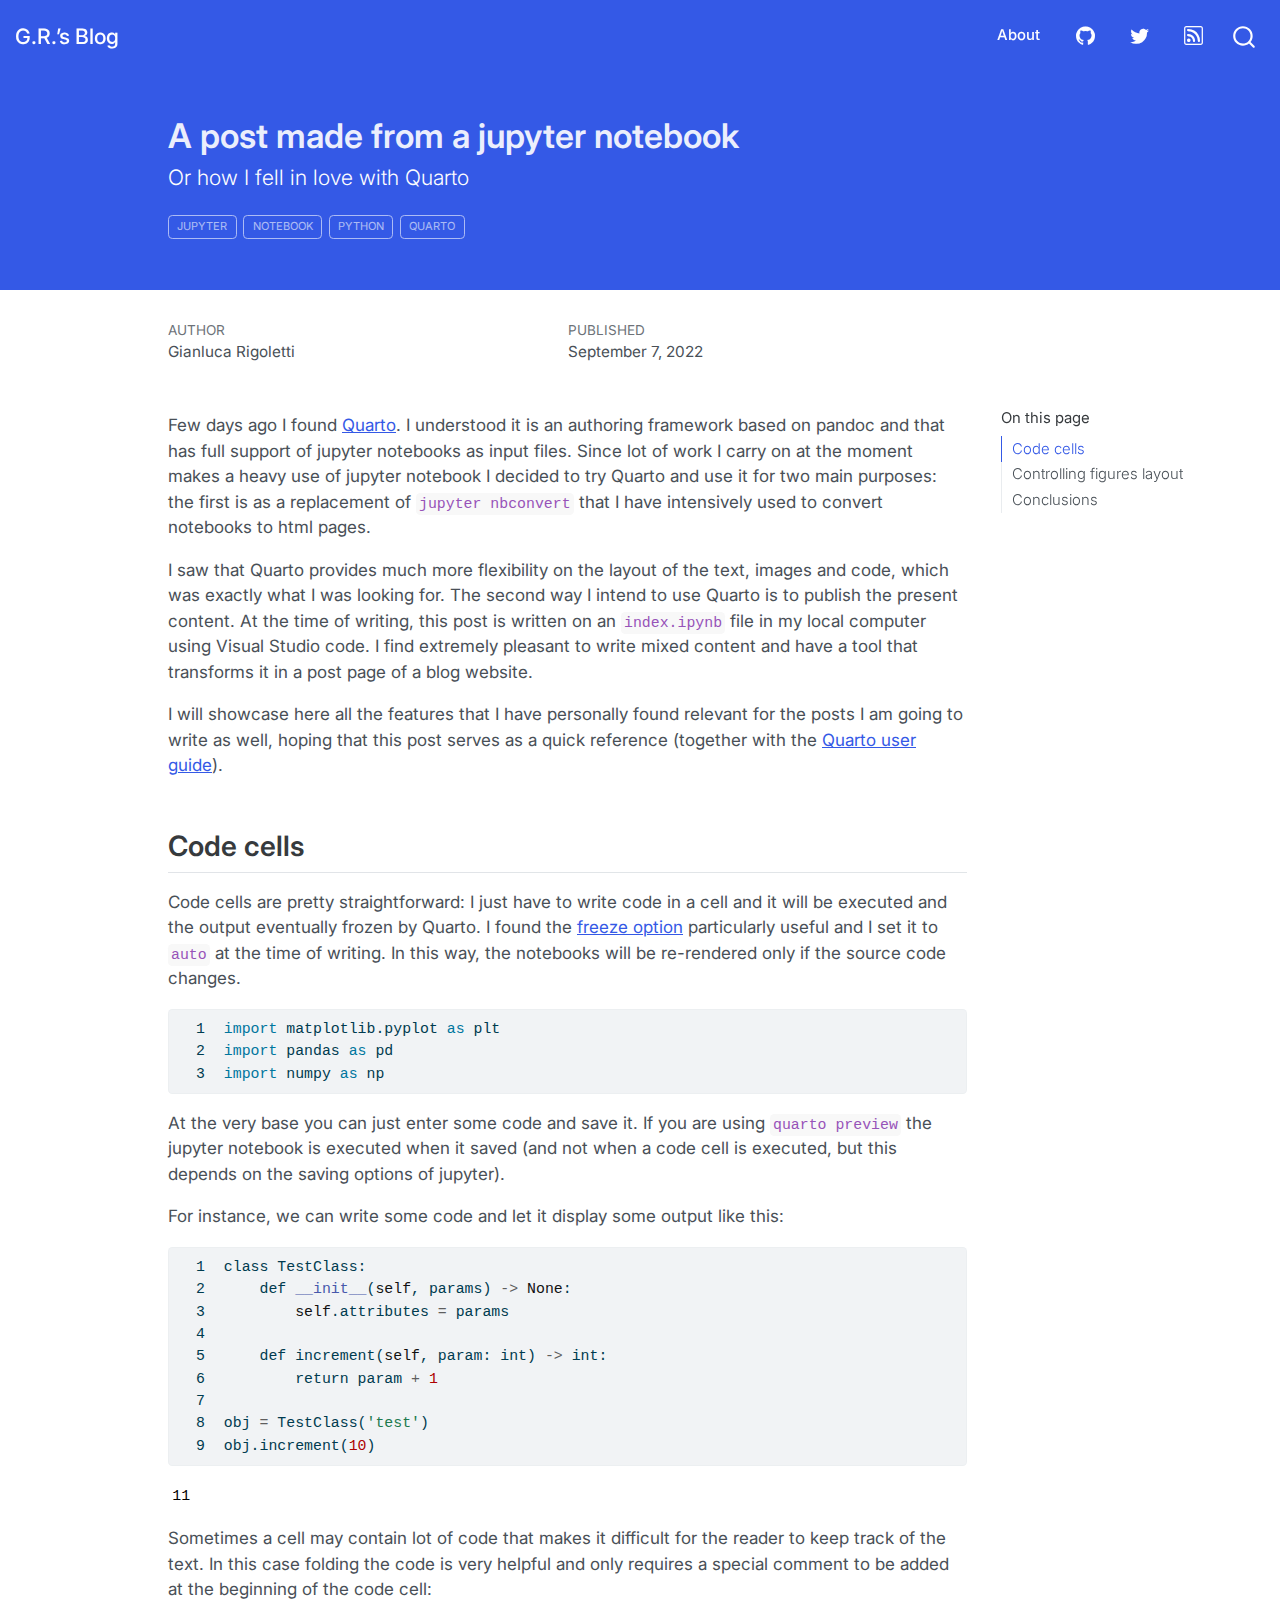
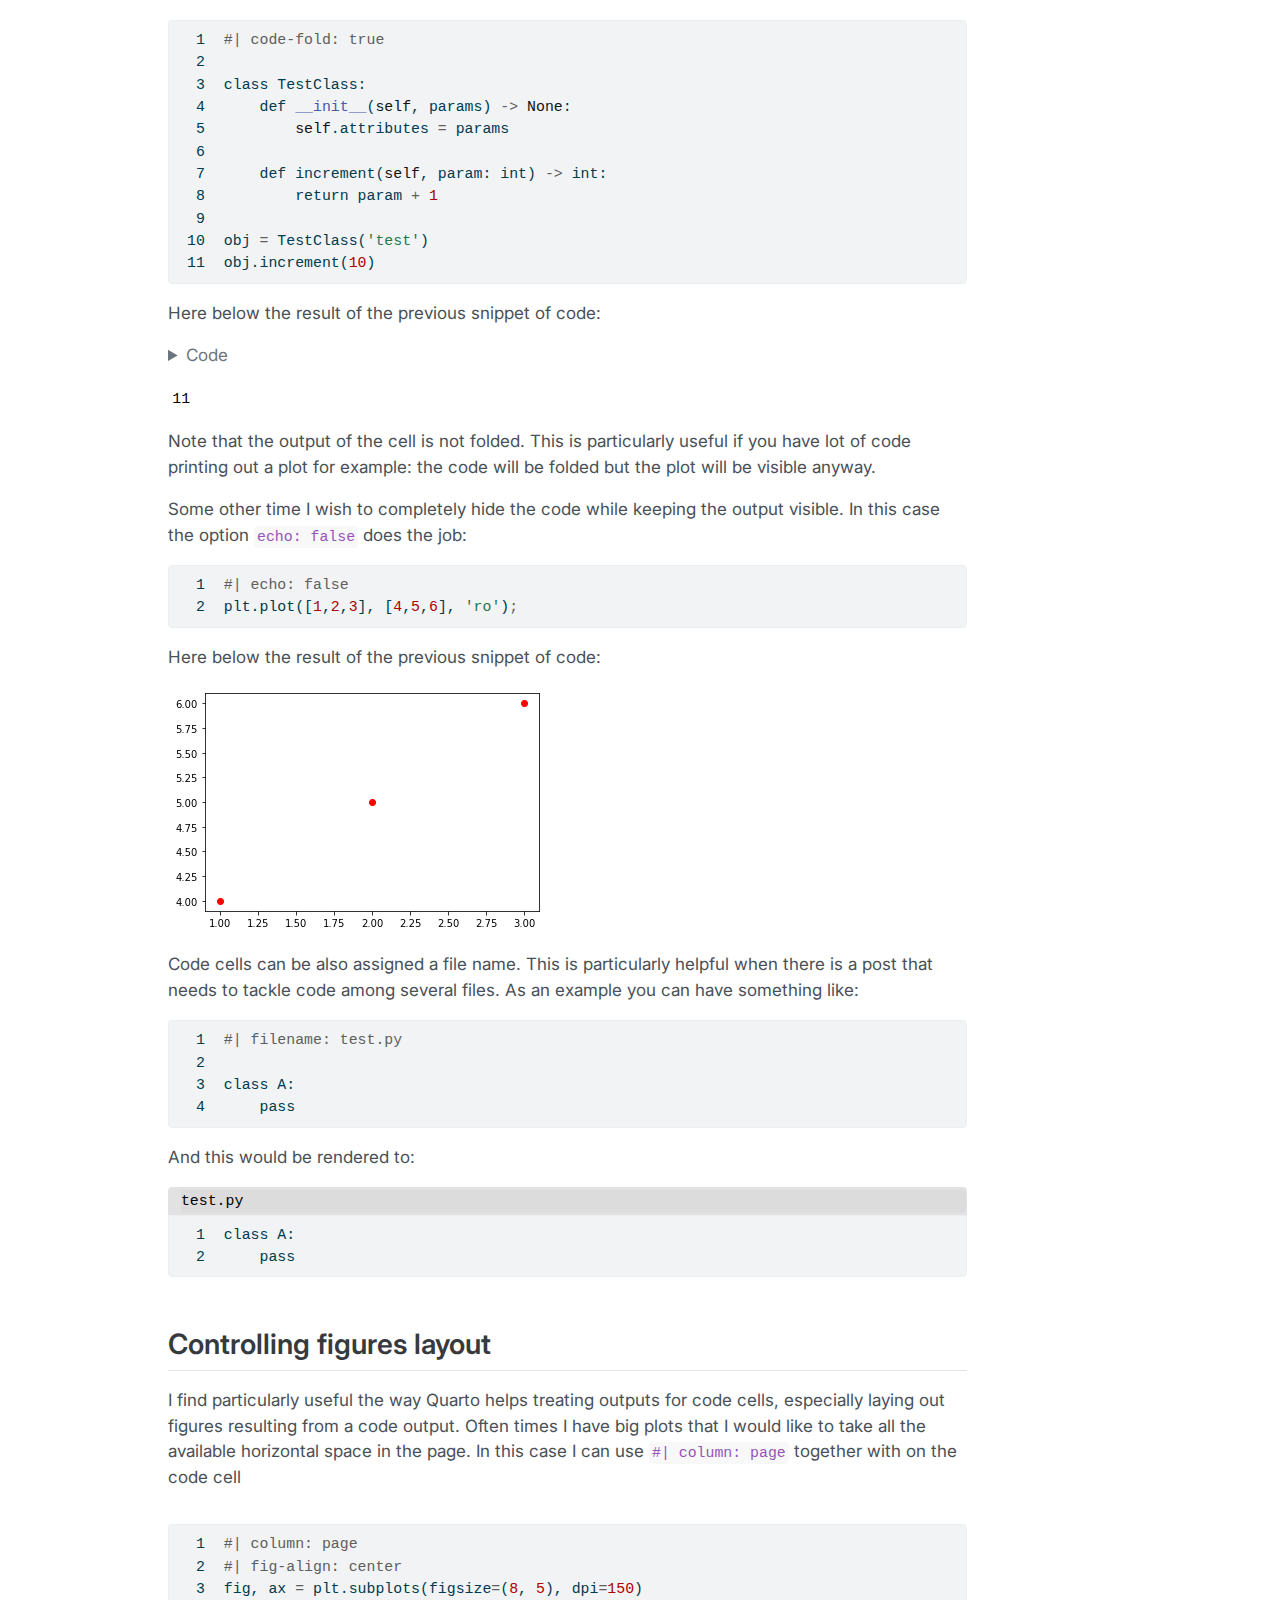
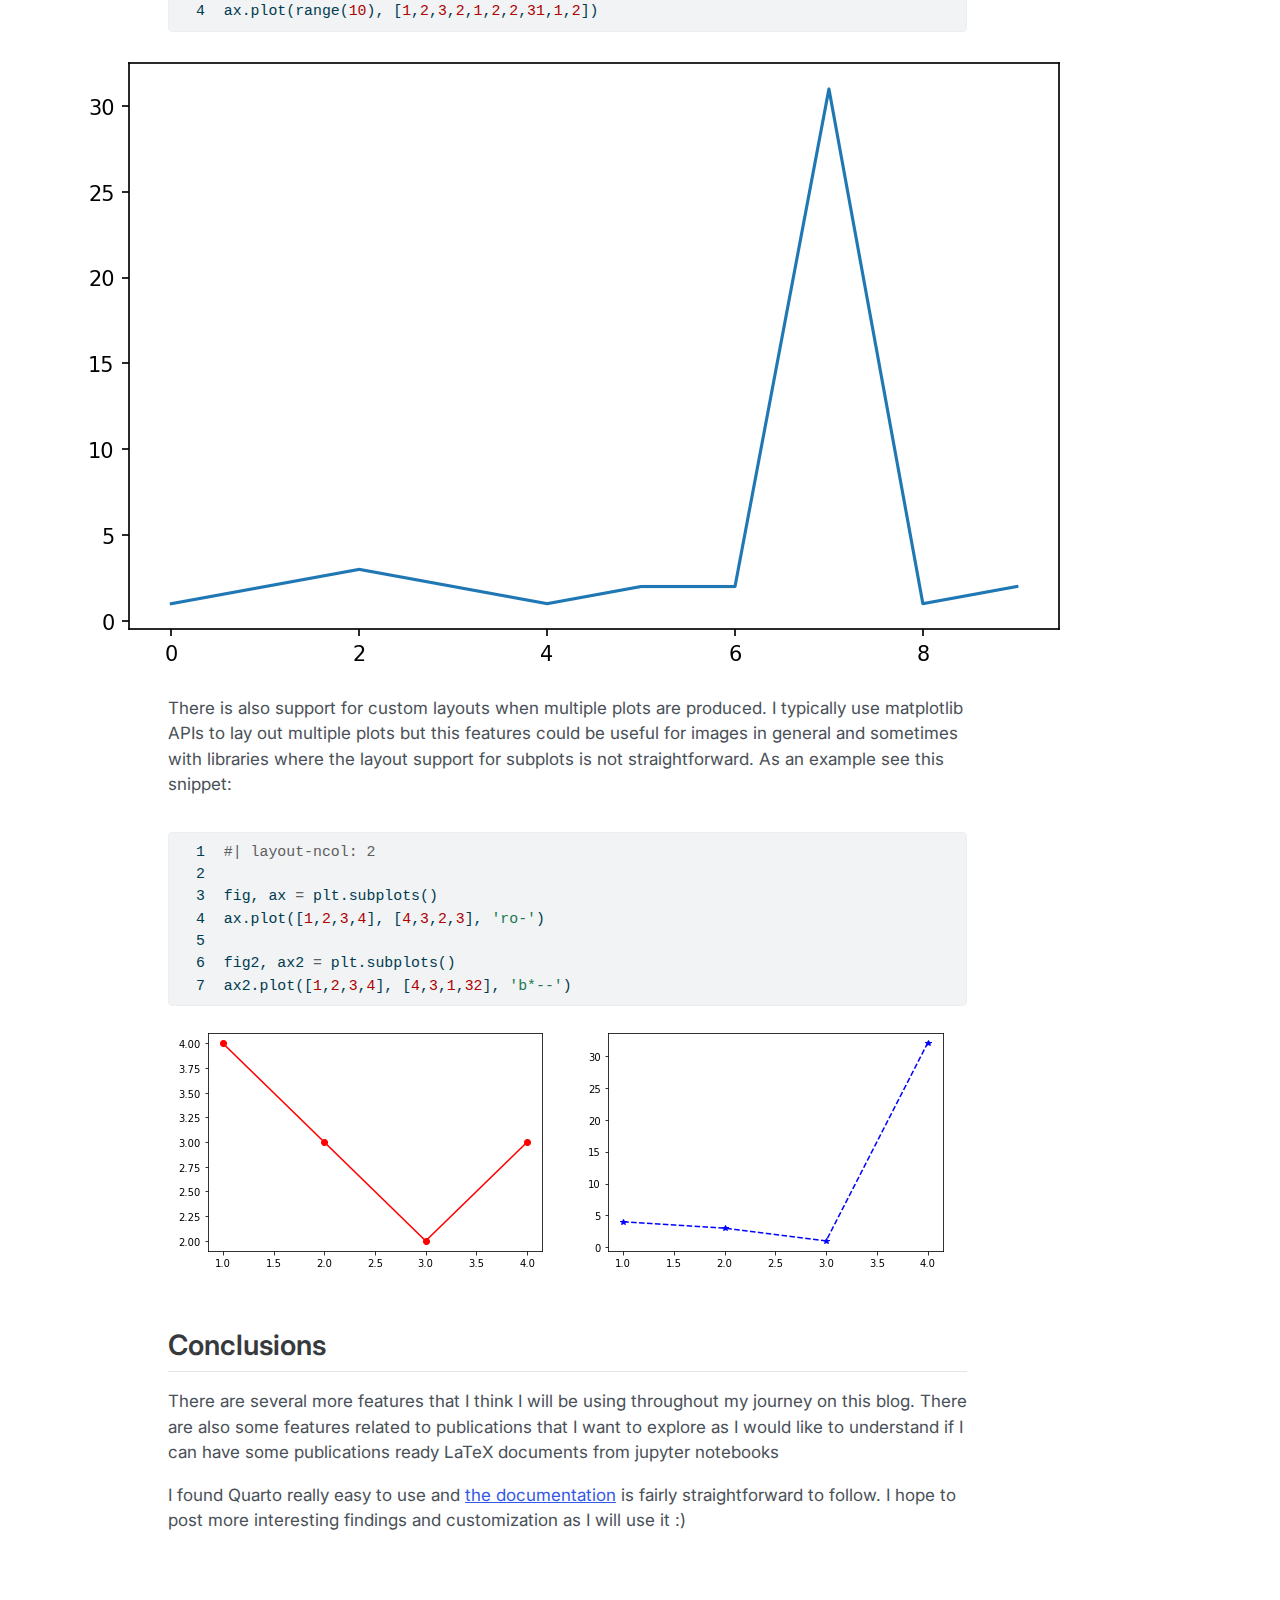
==== commit 326912ae: "Add blog post about tabulator" ====
--- a/docs/posts/a-post-with-jupyter-notebook/index.html
+++ b/docs/posts/a-post-with-jupyter-notebook/index.html
@@ -2,7 +2,7 @@
 <html xmlns="http://www.w3.org/1999/xhtml" lang="en" xml:lang="en"><head>
 
 <meta charset="utf-8">
-<meta name="generator" content="quarto-1.1">
+<meta name="generator" content="quarto-1.3.450">
 
 <meta name="viewport" content="width=device-width, initial-scale=1.0, user-scalable=yes">
 
@@ -19,9 +19,10 @@
 ul.task-list{list-style: none;}
 ul.task-list li input[type="checkbox"] {
   width: 0.8em;
-  margin: 0 0.8em 0.2em -1.6em;
+  margin: 0 0.8em 0.2em -1em; /* quarto-specific, see https://github.com/quarto-dev/quarto-cli/issues/4556 */ 
   vertical-align: middle;
 }
+/* CSS for syntax highlighting */
 pre > code.sourceCode { white-space: pre; position: relative; }
 pre > code.sourceCode > span { display: inline-block; line-height: 1.25; }
 pre > code.sourceCode > span:empty { height: 1.2em; }
@@ -48,43 +49,13 @@
     -khtml-user-select: none; -moz-user-select: none;
     -ms-user-select: none; user-select: none;
     padding: 0 4px; width: 4em;
-    color: #aaaaaa;
-  }
-pre.numberSource { margin-left: 3em; border-left: 1px solid #aaaaaa;  padding-left: 4px; }
+  }
+pre.numberSource { margin-left: 3em;  padding-left: 4px; }
 div.sourceCode
   {   }
 @media screen {
 pre > code.sourceCode > span > a:first-child::before { text-decoration: underline; }
 }
-code span.al { color: #ff0000; font-weight: bold; } /* Alert */
-code span.an { color: #60a0b0; font-weight: bold; font-style: italic; } /* Annotation */
-code span.at { color: #7d9029; } /* Attribute */
-code span.bn { color: #40a070; } /* BaseN */
-code span.bu { color: #008000; } /* BuiltIn */
-code span.cf { color: #007020; font-weight: bold; } /* ControlFlow */
-code span.ch { color: #4070a0; } /* Char */
-code span.cn { color: #880000; } /* Constant */
-code span.co { color: #60a0b0; font-style: italic; } /* Comment */
-code span.cv { color: #60a0b0; font-weight: bold; font-style: italic; } /* CommentVar */
-code span.do { color: #ba2121; font-style: italic; } /* Documentation */
-code span.dt { color: #902000; } /* DataType */
-code span.dv { color: #40a070; } /* DecVal */
-code span.er { color: #ff0000; font-weight: bold; } /* Error */
-code span.ex { } /* Extension */
-code span.fl { color: #40a070; } /* Float */
-code span.fu { color: #06287e; } /* Function */
-code span.im { color: #008000; font-weight: bold; } /* Import */
-code span.in { color: #60a0b0; font-weight: bold; font-style: italic; } /* Information */
-code span.kw { color: #007020; font-weight: bold; } /* Keyword */
-code span.op { color: #666666; } /* Operator */
-code span.ot { color: #007020; } /* Other */
-code span.pp { color: #bc7a00; } /* Preprocessor */
-code span.sc { color: #4070a0; } /* SpecialChar */
-code span.ss { color: #bb6688; } /* SpecialString */
-code span.st { color: #4070a0; } /* String */
-code span.va { color: #19177c; } /* Variable */
-code span.vs { color: #4070a0; } /* VerbatimString */
-code span.wa { color: #60a0b0; font-weight: bold; font-style: italic; } /* Warning */
 </style>
 
 
@@ -120,12 +91,25 @@
     "search-more-matches-text": "more matches in this document",
     "search-clear-button-title": "Clear",
     "search-detached-cancel-button-title": "Cancel",
-    "search-submit-button-title": "Submit"
+    "search-submit-button-title": "Submit",
+    "search-label": "Search"
   }
 }</script>
 
 
 <link rel="stylesheet" href="../../styles.css">
+<meta property="og:title" content="G.R.’s Blog - A post made from a jupyter notebook">
+<meta property="og:description" content="Or how I fell in love with Quarto">
+<meta property="og:image" content="https://grigolet.github.io/posts/a-post-with-jupyter-notebook/index_files/figure-html/cell-5-output-1.png">
+<meta property="og:site-name" content="G.R.'s Blog">
+<meta property="og:image:height" content="248">
+<meta property="og:image:width" content="378">
+<meta name="twitter:title" content="G.R.’s Blog - A post made from a jupyter notebook">
+<meta name="twitter:description" content="Or how I fell in love with Quarto">
+<meta name="twitter:image" content="https://grigolet.github.io/posts/a-post-with-jupyter-notebook/index_files/figure-html/cell-5-output-1.png">
+<meta name="twitter:image-height" content="248">
+<meta name="twitter:image-width" content="378">
+<meta name="twitter:card" content="summary_large_image">
 </head>
 
 <body class="nav-fixed">
@@ -139,31 +123,34 @@
     <span class="navbar-title">G.R.’s Blog</span>
     </a>
   </div>
+            <div id="quarto-search" class="" title="Search"></div>
           <button class="navbar-toggler" type="button" data-bs-toggle="collapse" data-bs-target="#navbarCollapse" aria-controls="navbarCollapse" aria-expanded="false" aria-label="Toggle navigation" onclick="if (window.quartoToggleHeadroom) { window.quartoToggleHeadroom(); }">
   <span class="navbar-toggler-icon"></span>
 </button>
           <div class="collapse navbar-collapse" id="navbarCollapse">
             <ul class="navbar-nav navbar-nav-scroll ms-auto">
   <li class="nav-item">
-    <a class="nav-link" href="../../about.html">About</a>
+    <a class="nav-link" href="../../about.html" rel="" target="">
+ <span class="menu-text">About</span></a>
   </li>  
   <li class="nav-item compact">
-    <a class="nav-link" href="https://github.com/grigolet"><i class="bi bi-github" role="img">
+    <a class="nav-link" href="https://github.com/grigolet" rel="" target=""><i class="bi bi-github" role="img">
 </i> 
- </a>
+ <span class="menu-text"></span></a>
   </li>  
   <li class="nav-item compact">
-    <a class="nav-link" href="https://twitter.com/gianrigoletti"><i class="bi bi-twitter" role="img">
+    <a class="nav-link" href="https://twitter.com/gianrigoletti" rel="" target=""><i class="bi bi-twitter" role="img">
 </i> 
- </a>
+ <span class="menu-text"></span></a>
   </li>  
   <li class="nav-item compact">
-    <a class="nav-link" href="../../index.xml"><i class="bi bi-rss" role="img">
+    <a class="nav-link" href="../../index.xml" rel="" target=""><i class="bi bi-rss" role="img">
 </i> 
- </a>
+ <span class="menu-text"></span></a>
   </li>  
 </ul>
-              <div id="quarto-search" class="" title="Search"></div>
+            <div class="quarto-navbar-tools">
+</div>
           </div> <!-- /navcollapse -->
       </div> <!-- /container-fluid -->
     </nav>
@@ -199,6 +186,7 @@
         <p class="date">September 7, 2022</p>
       </div>
     </div>
+    
       
     </div>
     
@@ -373,9 +361,23 @@
     icon: icon
   };
   anchorJS.add('.anchored');
+  const isCodeAnnotation = (el) => {
+    for (const clz of el.classList) {
+      if (clz.startsWith('code-annotation-')) {                     
+        return true;
+      }
+    }
+    return false;
+  }
   const clipboard = new window.ClipboardJS('.code-copy-button', {
-    target: function(trigger) {
-      return trigger.previousElementSibling;
+    text: function(trigger) {
+      const codeEl = trigger.previousElementSibling.cloneNode(true);
+      for (const childEl of codeEl.children) {
+        if (isCodeAnnotation(childEl)) {
+          childEl.remove();
+        }
+      }
+      return codeEl.innerText;
     }
   });
   clipboard.on('success', function(e) {
@@ -387,7 +389,24 @@
     button.classList.add('code-copy-button-checked');
     var currentTitle = button.getAttribute("title");
     button.setAttribute("title", "Copied!");
+    let tooltip;
+    if (window.bootstrap) {
+      button.setAttribute("data-bs-toggle", "tooltip");
+      button.setAttribute("data-bs-placement", "left");
+      button.setAttribute("data-bs-title", "Copied!");
+      tooltip = new bootstrap.Tooltip(button, 
+        { trigger: "manual", 
+          customClass: "code-copy-button-tooltip",
+          offset: [0, -8]});
+      tooltip.show();    
+    }
     setTimeout(function() {
+      if (tooltip) {
+        tooltip.hide();
+        button.removeAttribute("data-bs-title");
+        button.removeAttribute("data-bs-toggle");
+        button.removeAttribute("data-bs-placement");
+      }
       button.setAttribute("title", currentTitle);
       button.classList.remove('code-copy-button-checked');
     }, 1000);
@@ -423,24 +442,128 @@
       return note.innerHTML;
     });
   }
+      let selectedAnnoteEl;
+      const selectorForAnnotation = ( cell, annotation) => {
+        let cellAttr = 'data-code-cell="' + cell + '"';
+        let lineAttr = 'data-code-annotation="' +  annotation + '"';
+        const selector = 'span[' + cellAttr + '][' + lineAttr + ']';
+        return selector;
+      }
+      const selectCodeLines = (annoteEl) => {
+        const doc = window.document;
+        const targetCell = annoteEl.getAttribute("data-target-cell");
+        const targetAnnotation = annoteEl.getAttribute("data-target-annotation");
+        const annoteSpan = window.document.querySelector(selectorForAnnotation(targetCell, targetAnnotation));
+        const lines = annoteSpan.getAttribute("data-code-lines").split(",");
+        const lineIds = lines.map((line) => {
+          return targetCell + "-" + line;
+        })
+        let top = null;
+        let height = null;
+        let parent = null;
+        if (lineIds.length > 0) {
+            //compute the position of the single el (top and bottom and make a div)
+            const el = window.document.getElementById(lineIds[0]);
+            top = el.offsetTop;
+            height = el.offsetHeight;
+            parent = el.parentElement.parentElement;
+          if (lineIds.length > 1) {
+            const lastEl = window.document.getElementById(lineIds[lineIds.length - 1]);
+            const bottom = lastEl.offsetTop + lastEl.offsetHeight;
+            height = bottom - top;
+          }
+          if (top !== null && height !== null && parent !== null) {
+            // cook up a div (if necessary) and position it 
+            let div = window.document.getElementById("code-annotation-line-highlight");
+            if (div === null) {
+              div = window.document.createElement("div");
+              div.setAttribute("id", "code-annotation-line-highlight");
+              div.style.position = 'absolute';
+              parent.appendChild(div);
+            }
+            div.style.top = top - 2 + "px";
+            div.style.height = height + 4 + "px";
+            let gutterDiv = window.document.getElementById("code-annotation-line-highlight-gutter");
+            if (gutterDiv === null) {
+              gutterDiv = window.document.createElement("div");
+              gutterDiv.setAttribute("id", "code-annotation-line-highlight-gutter");
+              gutterDiv.style.position = 'absolute';
+              const codeCell = window.document.getElementById(targetCell);
+              const gutter = codeCell.querySelector('.code-annotation-gutter');
+              gutter.appendChild(gutterDiv);
+            }
+            gutterDiv.style.top = top - 2 + "px";
+            gutterDiv.style.height = height + 4 + "px";
+          }
+          selectedAnnoteEl = annoteEl;
+        }
+      };
+      const unselectCodeLines = () => {
+        const elementsIds = ["code-annotation-line-highlight", "code-annotation-line-highlight-gutter"];
+        elementsIds.forEach((elId) => {
+          const div = window.document.getElementById(elId);
+          if (div) {
+            div.remove();
+          }
+        });
+        selectedAnnoteEl = undefined;
+      };
+      // Attach click handler to the DT
+      const annoteDls = window.document.querySelectorAll('dt[data-target-cell]');
+      for (const annoteDlNode of annoteDls) {
+        annoteDlNode.addEventListener('click', (event) => {
+          const clickedEl = event.target;
+          if (clickedEl !== selectedAnnoteEl) {
+            unselectCodeLines();
+            const activeEl = window.document.querySelector('dt[data-target-cell].code-annotation-active');
+            if (activeEl) {
+              activeEl.classList.remove('code-annotation-active');
+            }
+            selectCodeLines(clickedEl);
+            clickedEl.classList.add('code-annotation-active');
+          } else {
+            // Unselect the line
+            unselectCodeLines();
+            clickedEl.classList.remove('code-annotation-active');
+          }
+        });
+      }
+  const findCites = (el) => {
+    const parentEl = el.parentElement;
+    if (parentEl) {
+      const cites = parentEl.dataset.cites;
+      if (cites) {
+        return {
+          el,
+          cites: cites.split(' ')
+        };
+      } else {
+        return findCites(el.parentElement)
+      }
+    } else {
+      return undefined;
+    }
+  };
   var bibliorefs = window.document.querySelectorAll('a[role="doc-biblioref"]');
   for (var i=0; i<bibliorefs.length; i++) {
     const ref = bibliorefs[i];
-    const cites = ref.parentNode.getAttribute('data-cites').split(' ');
-    tippyHover(ref, function() {
-      var popup = window.document.createElement('div');
-      cites.forEach(function(cite) {
-        var citeDiv = window.document.createElement('div');
-        citeDiv.classList.add('hanging-indent');
-        citeDiv.classList.add('csl-entry');
-        var biblioDiv = window.document.getElementById('ref-' + cite);
-        if (biblioDiv) {
-          citeDiv.innerHTML = biblioDiv.innerHTML;
-        }
-        popup.appendChild(citeDiv);
+    const citeInfo = findCites(ref);
+    if (citeInfo) {
+      tippyHover(citeInfo.el, function() {
+        var popup = window.document.createElement('div');
+        citeInfo.cites.forEach(function(cite) {
+          var citeDiv = window.document.createElement('div');
+          citeDiv.classList.add('hanging-indent');
+          citeDiv.classList.add('csl-entry');
+          var biblioDiv = window.document.getElementById('ref-' + cite);
+          if (biblioDiv) {
+            citeDiv.innerHTML = biblioDiv.innerHTML;
+          }
+          popup.appendChild(citeDiv);
+        });
+        return popup.innerHTML;
       });
-      return popup.innerHTML;
-    });
+    }
   }
 });
 </script>
--- a/docs/site_libs/quarto-html/quarto-syntax-highlighting.css
+++ b/docs/site_libs/quarto-html/quarto-syntax-highlighting.css
@@ -55,62 +55,85 @@
 
 code span.ot {
   color: #003B4F;
+  font-style: inherit;
 }
 
 code span.at {
   color: #657422;
+  font-style: inherit;
 }
 
 code span.ss {
   color: #20794D;
+  font-style: inherit;
 }
 
 code span.an {
   color: #5E5E5E;
+  font-style: inherit;
 }
 
 code span.fu {
   color: #4758AB;
+  font-style: inherit;
 }
 
 code span.st {
   color: #20794D;
+  font-style: inherit;
 }
 
 code span.cf {
   color: #003B4F;
+  font-style: inherit;
 }
 
 code span.op {
   color: #5E5E5E;
+  font-style: inherit;
 }
 
 code span.er {
   color: #AD0000;
+  font-style: inherit;
 }
 
 code span.bn {
   color: #AD0000;
+  font-style: inherit;
 }
 
 code span.al {
   color: #AD0000;
+  font-style: inherit;
 }
 
 code span.va {
   color: #111111;
+  font-style: inherit;
+}
+
+code span.bu {
+  font-style: inherit;
+}
+
+code span.ex {
+  font-style: inherit;
 }
 
 code span.pp {
   color: #AD0000;
+  font-style: inherit;
 }
 
 code span.in {
   color: #5E5E5E;
+  font-style: inherit;
 }
 
 code span.vs {
   color: #20794D;
+  font-style: inherit;
 }
 
 code span.wa {
@@ -125,22 +148,27 @@
 
 code span.im {
   color: #00769E;
+  font-style: inherit;
 }
 
 code span.ch {
   color: #20794D;
+  font-style: inherit;
 }
 
 code span.dt {
   color: #AD0000;
+  font-style: inherit;
 }
 
 code span.fl {
   color: #AD0000;
+  font-style: inherit;
 }
 
 code span.co {
   color: #5E5E5E;
+  font-style: inherit;
 }
 
 code span.cv {
@@ -150,18 +178,22 @@
 
 code span.cn {
   color: #8f5902;
+  font-style: inherit;
 }
 
 code span.sc {
   color: #5E5E5E;
+  font-style: inherit;
 }
 
 code span.dv {
   color: #AD0000;
+  font-style: inherit;
 }
 
 code span.kw {
   color: #003B4F;
+  font-style: inherit;
 }
 
 .prevent-inlining {
